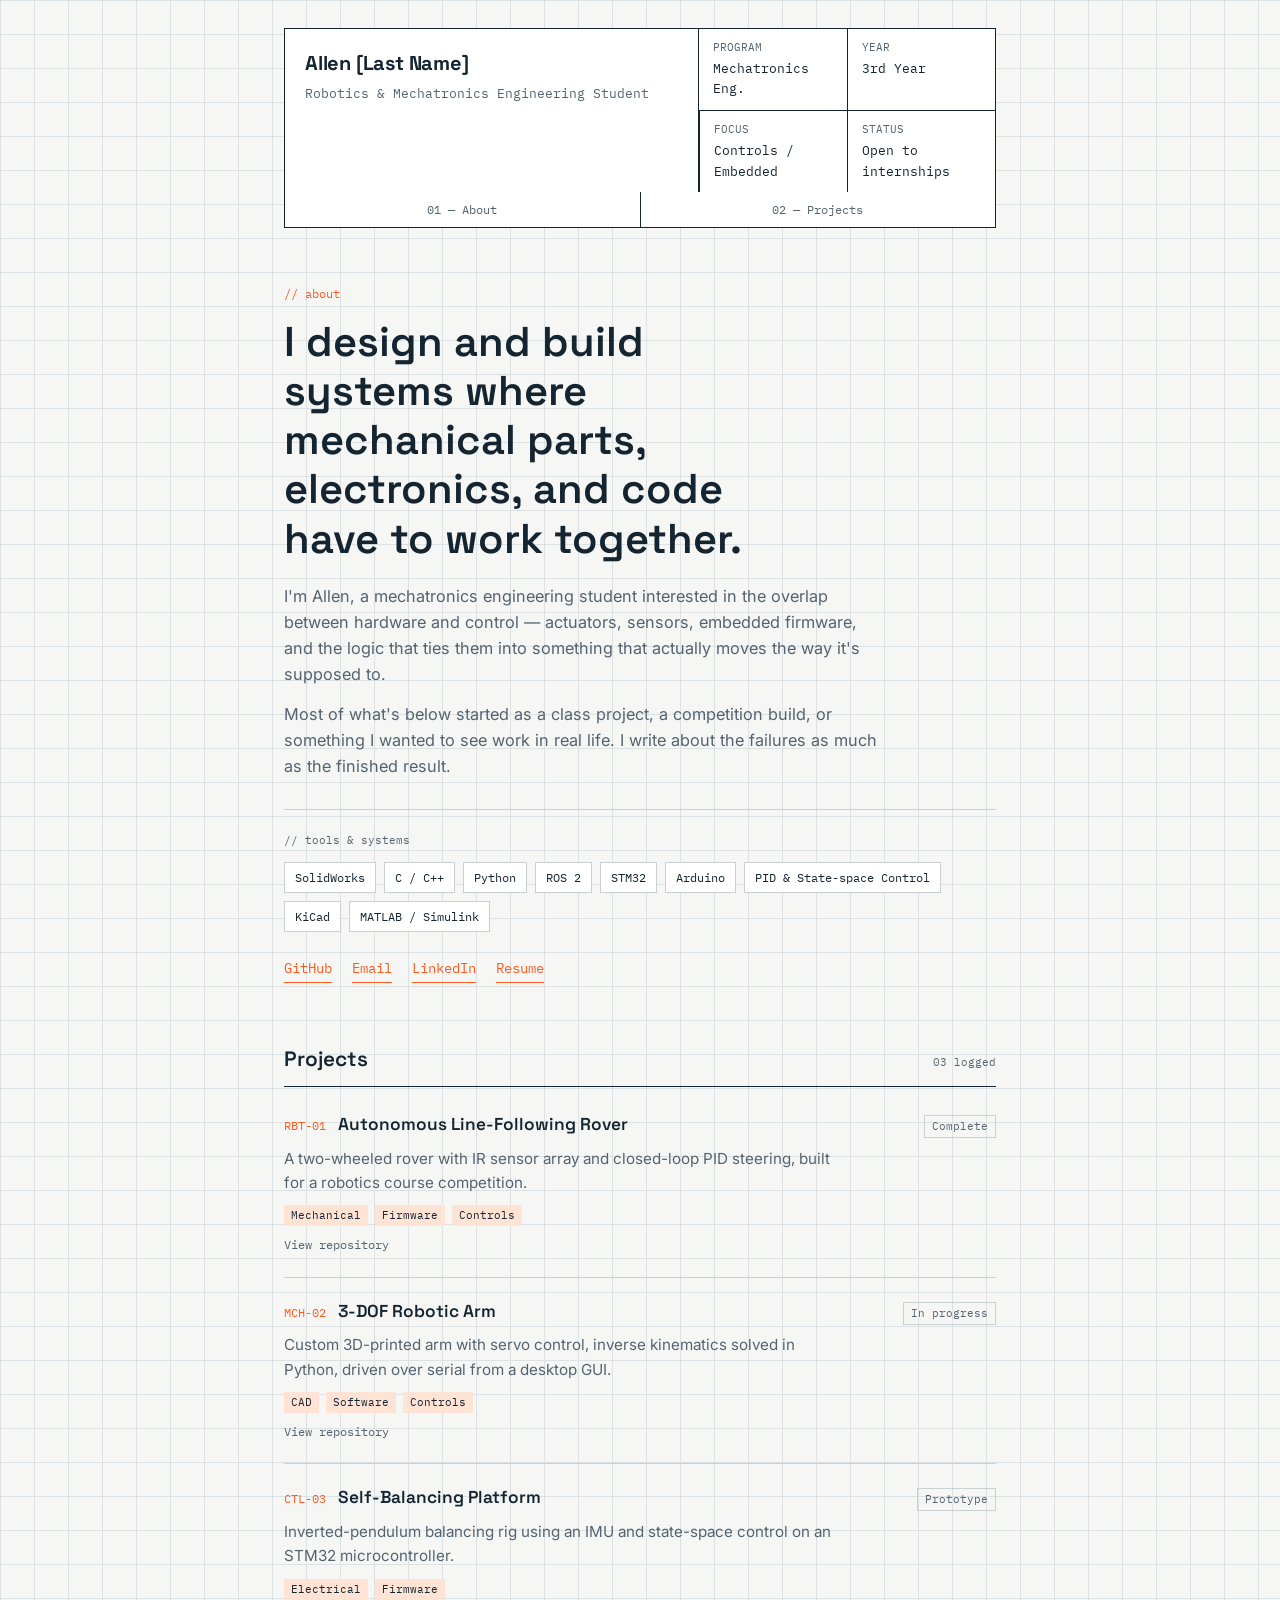
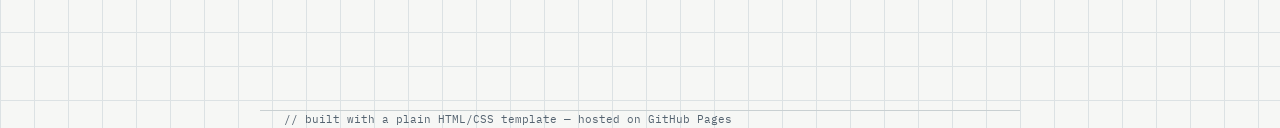
==== index.html @ dd47ec3a "Add files via upload" ====
<!DOCTYPE html>
<html lang="en">
<head>
<meta charset="UTF-8">
<meta name="viewport" content="width=device-width, initial-scale=1.0">
<title>Allen — Robotics &amp; Mechatronics</title>
<meta name="description" content="Robotics and mechatronics engineering student — portfolio and project log.">
<link rel="preconnect" href="https://fonts.googleapis.com">
<link rel="preconnect" href="https://fonts.gstatic.com" crossorigin>
<link href="https://fonts.googleapis.com/css2?family=Space+Grotesk:wght@500;600;700&family=IBM+Plex+Mono:wght@400;500&family=Inter:wght@400;500;600&display=swap" rel="stylesheet">
<style>
  :root{
    --bg: #F6F7F5;
    --grid-line: #DCE2E4;
    --ink: #142430;
    --ink-soft: #556370;
    --accent: #FF5A1F;
    --accent-dim: #FFE4D6;
    --line: #C9D0D2;
    --panel: #FFFFFF;
  }

  *{ box-sizing:border-box; }
  html{ scroll-behavior:smooth; }

  body{
    margin:0;
    background:
      linear-gradient(var(--grid-line) 1px, transparent 1px) 0 0/100% 34px,
      linear-gradient(90deg, var(--grid-line) 1px, transparent 1px) 0 0/34px 100%,
      var(--bg);
    background-attachment: local;
    color: var(--ink);
    font-family:'Inter', system-ui, sans-serif;
    font-size: 16px;
    line-height: 1.6;
    -webkit-font-smoothing: antialiased;
  }

  a{ color: var(--accent); }
  ::selection{ background: var(--accent-dim); }

  .wrap{ max-width: 760px; margin:0 auto; padding: 0 24px; }

  code, .mono{ font-family:'IBM Plex Mono', monospace; }

  /* ---------- title block (header) ---------- */
  .titleblock{
    margin-top: 28px;
    border: 1.5px solid var(--ink);
    background: var(--panel);
    display:grid;
    grid-template-columns: 1.4fr 1fr;
  }
  .tb-main{
    padding: 18px 20px;
    border-right: 1.5px solid var(--ink);
  }
  .tb-main .name{
    font-family:'Space Grotesk', sans-serif;
    font-weight:700;
    font-size: 1.25rem;
    letter-spacing: -0.01em;
  }
  .tb-main .role{
    font-family:'IBM Plex Mono', monospace;
    font-size: 12.5px;
    color: var(--ink-soft);
    margin-top: 4px;
  }
  .tb-meta{
    display:grid;
    grid-template-columns: 1fr 1fr;
  }
  .tb-meta div{
    padding: 10px 14px;
    border-left: 1.5px solid var(--ink);
    font-family:'IBM Plex Mono', monospace;
    font-size: 11px;
    color: var(--ink-soft);
  }
  .tb-meta div:first-child{ border-left:none; }
  .tb-meta div span{ display:block; color: var(--ink); font-size: 13px; margin-top:2px; }
  .tb-meta div:nth-child(3), .tb-meta div:nth-child(4){
    border-top: 1.5px solid var(--ink);
  }

  nav.tabs{
    display:flex;
    gap: 0;
    margin-top: -1.5px;
  }
  nav.tabs a{
    flex:1;
    text-align:center;
    text-decoration:none;
    font-family:'IBM Plex Mono', monospace;
    font-size: 12px;
    color: var(--ink-soft);
    background: var(--panel);
    border: 1.5px solid var(--ink);
    border-top: none;
    padding: 8px 0;
  }
  nav.tabs a + a{ border-left:none; }
  nav.tabs a:hover{ color: var(--accent); }

  /* ---------- SECTION 1: ABOUT ---------- */
  section#about{ padding: 56px 0 60px; }

  #about .kicker{
    font-family:'IBM Plex Mono', monospace;
    font-size: 12px;
    color: var(--accent);
    margin: 0 0 14px;
  }
  h1{
    font-family:'Space Grotesk', sans-serif;
    font-weight: 600;
    font-size: clamp(1.9rem, 4.5vw, 2.6rem);
    line-height: 1.18;
    margin: 0 0 20px;
    max-width: 20ch;
  }
  #about p{
    max-width: 60ch;
    color: var(--ink-soft);
    margin: 0 0 14px;
    font-size: 1.02rem;
  }

  .stack{
    margin-top: 30px;
    padding-top: 22px;
    border-top: 1px solid var(--line);
  }
  .stack .label{
    font-family:'IBM Plex Mono', monospace;
    font-size: 11px;
    color: var(--ink-soft);
    margin-bottom: 12px;
  }
  .chips{ display:flex; flex-wrap:wrap; gap: 8px; }
  .chips span{
    font-family:'IBM Plex Mono', monospace;
    font-size: 12px;
    padding: 5px 10px;
    border: 1px solid var(--line);
    color: var(--ink);
    background: var(--panel);
  }

  .links-row{ display:flex; gap:20px; margin-top: 26px; flex-wrap: wrap; }
  .links-row a{
    font-size: 13.5px;
    text-decoration:none;
    font-family:'IBM Plex Mono', monospace;
    border-bottom: 1px solid var(--accent);
    padding-bottom:2px;
  }
  .links-row a:hover{ color: var(--ink); border-color: var(--ink); }

  /* ---------- SECTION 2: PROJECTS ---------- */
  section#projects{ padding: 0 0 90px; }
  .section-head{
    display:flex;
    justify-content: space-between;
    align-items: baseline;
    border-bottom: 1.5px solid var(--ink);
    padding-bottom: 10px;
    margin-bottom: 4px;
  }
  .section-head h2{
    font-family:'Space Grotesk', sans-serif;
    font-weight:600;
    font-size: 1.3rem;
    margin:0;
  }
  .section-head .count{
    font-family:'IBM Plex Mono', monospace;
    font-size: 11px;
    color: var(--ink-soft);
  }

  .project{
    display:block;
    text-decoration:none;
    color: inherit;
    border-bottom: 1px solid var(--line);
    padding: 20px 0;
  }
  .project:last-child{ border-bottom:none; }

  .project .row1{
    display:flex;
    align-items:baseline;
    gap: 12px;
    flex-wrap: wrap;
  }
  .project .partno{
    font-family:'IBM Plex Mono', monospace;
    font-size: 11.5px;
    color: var(--accent);
  }
  .project h3{
    font-family:'Space Grotesk', sans-serif;
    font-weight: 600;
    font-size: 1.08rem;
    margin: 0;
  }
  .project .status{
    font-family:'IBM Plex Mono', monospace;
    font-size: 10.5px;
    color: var(--ink-soft);
    border: 1px solid var(--line);
    padding: 2px 7px;
    margin-left: auto;
  }
  .project p{
    margin: 8px 0 10px;
    color: var(--ink-soft);
    font-size: 0.95rem;
    max-width: 56ch;
  }
  .project .subsystems{
    display:flex;
    flex-wrap:wrap;
    gap:7px;
  }
  .project .subsystems span{
    font-family:'IBM Plex Mono', monospace;
    font-size: 10.5px;
    color: var(--ink);
    background: var(--accent-dim);
    padding: 2px 7px;
  }
  .project .go{
    display:inline-block;
    margin-top: 10px;
    font-family:'IBM Plex Mono', monospace;
    font-size: 11.5px;
    color: var(--ink-soft);
  }
  .project:hover h3{ color: var(--accent); }
  .project:hover .go{ color: var(--accent); }

  .empty-note{
    padding: 22px 0;
    color: var(--ink-soft);
    font-size: 0.95rem;
  }

  footer{
    padding: 26px 0 50px;
    border-top: 1px solid var(--line);
  }
  footer p{
    font-family:'IBM Plex Mono', monospace;
    font-size: 11px;
    color: var(--ink-soft);
    margin:0;
  }

  @media (max-width: 560px){
    .titleblock{ grid-template-columns: 1fr; }
    .tb-main{ border-right:none; border-bottom: 1.5px solid var(--ink); }
    .tb-meta{ grid-template-columns: 1fr 1fr; }
    .project .status{ margin-left:0; }
  }
</style>
</head>
<body>

<div class="wrap">
  <div class="titleblock">
    <div class="tb-main">
      <div class="name">Allen [Last Name]</div>
      <div class="role">Robotics &amp; Mechatronics Engineering Student</div>
    </div>
    <div class="tb-meta">
      <div>PROGRAM<span>Mechatronics Eng.</span></div>
      <div>YEAR<span>3rd Year</span></div>
      <div>FOCUS<span>Controls / Embedded</span></div>
      <div>STATUS<span>Open to internships</span></div>
    </div>
  </div>
  <nav class="tabs">
    <a href="#about">01 — About</a>
    <a href="#projects">02 — Projects</a>
  </nav>
</div>

<main class="wrap">

  <!-- ============ SECTION 1: ABOUT ============ -->
  <section id="about">
    <p class="kicker">// about</p>
    <h1>I design and build systems where mechanical parts, electronics, and code have to work together.</h1>
    <p>
      I'm Allen, a mechatronics engineering student interested in the
      overlap between hardware and control — actuators, sensors, embedded
      firmware, and the logic that ties them into something that actually
      moves the way it's supposed to.
    </p>
    <p>
      Most of what's below started as a class project, a competition build,
      or something I wanted to see work in real life. I write about the
      failures as much as the finished result.
    </p>

    <div class="stack">
      <div class="label">// tools &amp; systems</div>
      <div class="chips">
        <span>SolidWorks</span>
        <span>C / C++</span>
        <span>Python</span>
        <span>ROS 2</span>
        <span>STM32</span>
        <span>Arduino</span>
        <span>PID &amp; State-space Control</span>
        <span>KiCad</span>
        <span>MATLAB / Simulink</span>
      </div>
    </div>

    <div class="links-row">
      <a href="https://github.com/Allen-ENGI" target="_blank" rel="noopener">GitHub</a>
      <a href="mailto:you@example.com">Email</a>
      <a href="https://linkedin.com/in/yourusername" target="_blank" rel="noopener">LinkedIn</a>
      <a href="#" target="_blank" rel="noopener">Resume</a>
    </div>
  </section>

  <!-- ============ SECTION 2: PROJECTS ============ -->
  <section id="projects">
    <div class="section-head">
      <h2>Projects</h2>
      <span class="count" id="project-count"></span>
    </div>
    <div id="project-list"></div>
    <div class="empty-note" id="empty-note" style="display:none;">
      No projects yet — add some in the <code>projects</code> array in the script below.
    </div>
  </section>

</main>

<footer class="wrap">
  <p>// built with a plain HTML/CSS template — hosted on GitHub Pages</p>
</footer>

<script>
  /* ================================================================
     ADD YOUR PROJECTS HERE.
     - "id" is a short project code, e.g. "RBT-01" (robotics), "MCH-02"
       (mechanical), "CTL-03" (controls) — use whatever scheme you like.
     - "status" is a short tag: "Complete", "In progress", "Prototype".
     - "subsystems" are the disciplines involved: Mechanical, Electrical,
       Firmware, Controls, Software, CAD — whatever applies.
     - "url" is optional; leave it "" if there's no link yet.
     ================================================================ */
  const projects = [
    {
      id: "RBT-01",
      title: "Autonomous Line-Following Rover",
      status: "Complete",
      description: "A two-wheeled rover with IR sensor array and closed-loop PID steering, built for a robotics course competition.",
      subsystems: ["Mechanical", "Firmware", "Controls"],
      url: "https://github.com/Allen-ENGI/project-one"
    },
    {
      id: "MCH-02",
      title: "3-DOF Robotic Arm",
      status: "In progress",
      description: "Custom 3D-printed arm with servo control, inverse kinematics solved in Python, driven over serial from a desktop GUI.",
      subsystems: ["CAD", "Software", "Controls"],
      url: "https://github.com/Allen-ENGI/project-two"
    },
    {
      id: "CTL-03",
      title: "Self-Balancing Platform",
      status: "Prototype",
      description: "Inverted-pendulum balancing rig using an IMU and state-space control on an STM32 microcontroller.",
      subsystems: ["Electrical", "Firmware"],
      url: ""
    }
  ];

  const list = document.getElementById('project-list');
  const countEl = document.getElementById('project-count');
  const emptyNote = document.getElementById('empty-note');

  countEl.textContent = projects.length
    ? String(projects.length).padStart(2, '0') + ' logged'
    : '';

  if (!projects.length) {
    emptyNote.style.display = 'block';
  }

  projects.forEach((p) => {
    const el = p.url ? document.createElement('a') : document.createElement('div');
    el.className = 'project';
    if (p.url) {
      el.href = p.url;
      el.target = '_blank';
      el.rel = 'noopener';
    }

    el.innerHTML = `
      <div class="row1">
        <span class="partno">${p.id}</span>
        <h3>${p.title}</h3>
        <span class="status">${p.status}</span>
      </div>
      <p>${p.description}</p>
      <div class="subsystems">${p.subsystems.map(s => `<span>${s}</span>`).join('')}</div>
      ${p.url ? '<span class="go">View repository</span>' : ''}
    `;
    list.appendChild(el);
  });
</script>

</body>
</html>
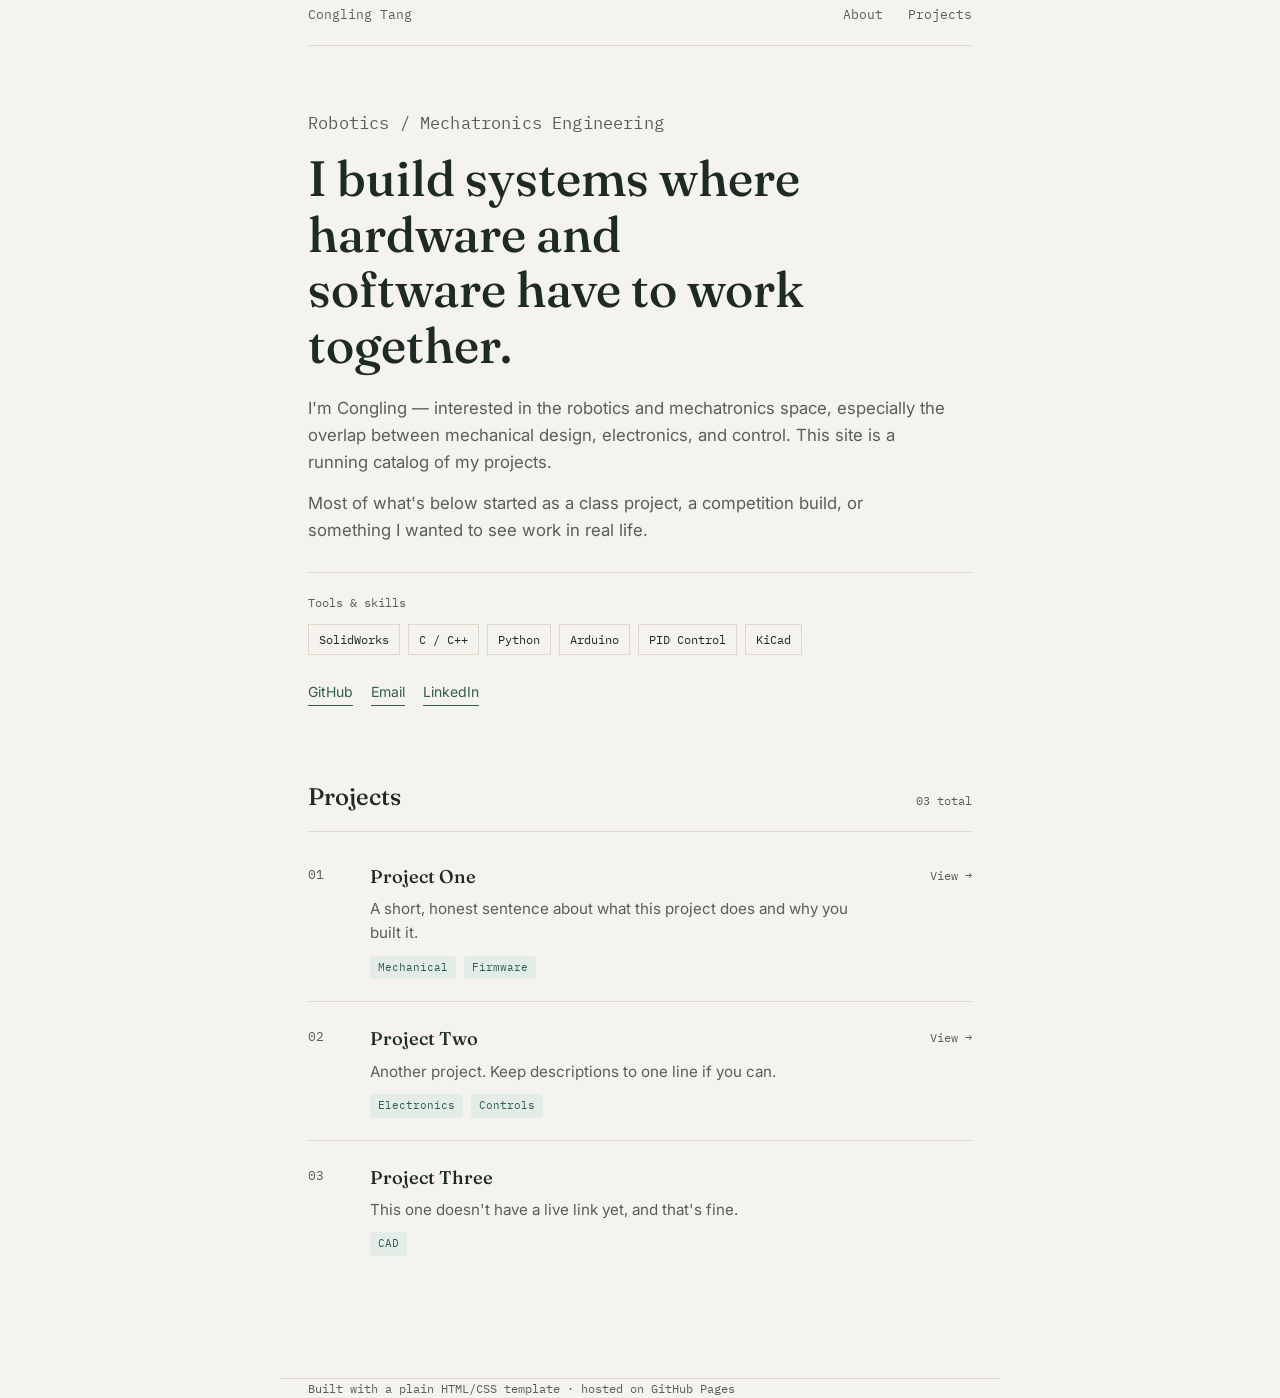
==== commit 4779a45d: "naming and links update" ====
--- a/index.html
+++ b/index.html
@@ -3,331 +3,275 @@
 <head>
 <meta charset="UTF-8">
 <meta name="viewport" content="width=device-width, initial-scale=1.0">
-<title>Allen — Robotics &amp; Mechatronics</title>
-<meta name="description" content="Robotics and mechatronics engineering student — portfolio and project log.">
+<title>Your Name — Portfolio</title>
+<meta name="description" content="Personal site and project catalog.">
 <link rel="preconnect" href="https://fonts.googleapis.com">
 <link rel="preconnect" href="https://fonts.gstatic.com" crossorigin>
-<link href="https://fonts.googleapis.com/css2?family=Space+Grotesk:wght@500;600;700&family=IBM+Plex+Mono:wght@400;500&family=Inter:wght@400;500;600&display=swap" rel="stylesheet">
+<link href="https://fonts.googleapis.com/css2?family=Fraunces:opsz,wght@9..144,400;9..144,500;9..144,600&family=IBM+Plex+Mono:wght@400;500&family=Inter:wght@400;500;600&display=swap" rel="stylesheet">
 <style>
   :root{
-    --bg: #F6F7F5;
-    --grid-line: #DCE2E4;
-    --ink: #142430;
-    --ink-soft: #556370;
-    --accent: #FF5A1F;
-    --accent-dim: #FFE4D6;
-    --line: #C9D0D2;
-    --panel: #FFFFFF;
-  }
-
-  *{ box-sizing:border-box; }
-  html{ scroll-behavior:smooth; }
+    --paper: #F5F3EE;
+    --paper-line: #DCD8CC;
+    --ink: #1E2A25;
+    --ink-soft: #556059;
+    --accent: #2F5D50;
+    --accent-soft: #E4ECE8;
+    --max-width: 720px;
+  }
+
+  *{ box-sizing: border-box; }
+
+  html{ scroll-behavior: smooth; }
 
   body{
     margin:0;
-    background:
-      linear-gradient(var(--grid-line) 1px, transparent 1px) 0 0/100% 34px,
-      linear-gradient(90deg, var(--grid-line) 1px, transparent 1px) 0 0/34px 100%,
-      var(--bg);
-    background-attachment: local;
+    background: var(--paper);
     color: var(--ink);
-    font-family:'Inter', system-ui, sans-serif;
-    font-size: 16px;
+    font-family: 'Inter', system-ui, sans-serif;
+    font-size: 17px;
     line-height: 1.6;
     -webkit-font-smoothing: antialiased;
   }
 
   a{ color: var(--accent); }
-  ::selection{ background: var(--accent-dim); }
-
-  .wrap{ max-width: 760px; margin:0 auto; padding: 0 24px; }
-
-  code, .mono{ font-family:'IBM Plex Mono', monospace; }
-
-  /* ---------- title block (header) ---------- */
-  .titleblock{
-    margin-top: 28px;
-    border: 1.5px solid var(--ink);
-    background: var(--panel);
-    display:grid;
-    grid-template-columns: 1.4fr 1fr;
-  }
-  .tb-main{
-    padding: 18px 20px;
-    border-right: 1.5px solid var(--ink);
-  }
-  .tb-main .name{
-    font-family:'Space Grotesk', sans-serif;
-    font-weight:700;
-    font-size: 1.25rem;
-    letter-spacing: -0.01em;
-  }
-  .tb-main .role{
-    font-family:'IBM Plex Mono', monospace;
-    font-size: 12.5px;
-    color: var(--ink-soft);
-    margin-top: 4px;
-  }
-  .tb-meta{
-    display:grid;
-    grid-template-columns: 1fr 1fr;
-  }
-  .tb-meta div{
-    padding: 10px 14px;
-    border-left: 1.5px solid var(--ink);
-    font-family:'IBM Plex Mono', monospace;
-    font-size: 11px;
-    color: var(--ink-soft);
-  }
-  .tb-meta div:first-child{ border-left:none; }
-  .tb-meta div span{ display:block; color: var(--ink); font-size: 13px; margin-top:2px; }
-  .tb-meta div:nth-child(3), .tb-meta div:nth-child(4){
-    border-top: 1.5px solid var(--ink);
-  }
-
-  nav.tabs{
-    display:flex;
-    gap: 0;
-    margin-top: -1.5px;
-  }
-  nav.tabs a{
-    flex:1;
-    text-align:center;
-    text-decoration:none;
-    font-family:'IBM Plex Mono', monospace;
-    font-size: 12px;
-    color: var(--ink-soft);
-    background: var(--panel);
-    border: 1.5px solid var(--ink);
-    border-top: none;
-    padding: 8px 0;
-  }
-  nav.tabs a + a{ border-left:none; }
-  nav.tabs a:hover{ color: var(--accent); }
-
-  /* ---------- SECTION 1: ABOUT ---------- */
-  section#about{ padding: 56px 0 60px; }
-
-  #about .kicker{
-    font-family:'IBM Plex Mono', monospace;
-    font-size: 12px;
-    color: var(--accent);
-    margin: 0 0 14px;
-  }
-  h1{
-    font-family:'Space Grotesk', sans-serif;
-    font-weight: 600;
-    font-size: clamp(1.9rem, 4.5vw, 2.6rem);
-    line-height: 1.18;
-    margin: 0 0 20px;
-    max-width: 20ch;
-  }
-  #about p{
-    max-width: 60ch;
-    color: var(--ink-soft);
-    margin: 0 0 14px;
-    font-size: 1.02rem;
-  }
-
-  .stack{
-    margin-top: 30px;
-    padding-top: 22px;
-    border-top: 1px solid var(--line);
-  }
-  .stack .label{
-    font-family:'IBM Plex Mono', monospace;
-    font-size: 11px;
-    color: var(--ink-soft);
-    margin-bottom: 12px;
-  }
-  .chips{ display:flex; flex-wrap:wrap; gap: 8px; }
-  .chips span{
-    font-family:'IBM Plex Mono', monospace;
-    font-size: 12px;
-    padding: 5px 10px;
-    border: 1px solid var(--line);
-    color: var(--ink);
-    background: var(--panel);
-  }
-
-  .links-row{ display:flex; gap:20px; margin-top: 26px; flex-wrap: wrap; }
-  .links-row a{
-    font-size: 13.5px;
-    text-decoration:none;
-    font-family:'IBM Plex Mono', monospace;
-    border-bottom: 1px solid var(--accent);
-    padding-bottom:2px;
-  }
-  .links-row a:hover{ color: var(--ink); border-color: var(--ink); }
-
-  /* ---------- SECTION 2: PROJECTS ---------- */
-  section#projects{ padding: 0 0 90px; }
-  .section-head{
+
+  ::selection{ background: var(--accent-soft); }
+
+  .wrap{
+    max-width: var(--max-width);
+    margin: 0 auto;
+    padding: 0 28px;
+  }
+
+  /* ---------- Header / nav ---------- */
+  header{
+    padding: 40px 0 0;
+  }
+  .nav-row{
     display:flex;
     justify-content: space-between;
     align-items: baseline;
-    border-bottom: 1.5px solid var(--ink);
-    padding-bottom: 10px;
-    margin-bottom: 4px;
-  }
-  .section-head h2{
-    font-family:'Space Grotesk', sans-serif;
-    font-weight:600;
-    font-size: 1.3rem;
-    margin:0;
-  }
-  .section-head .count{
-    font-family:'IBM Plex Mono', monospace;
-    font-size: 11px;
-    color: var(--ink-soft);
-  }
-
-  .project{
-    display:block;
+    padding-bottom: 18px;
+    border-bottom: 1px solid var(--paper-line);
+  }
+  .nav-row .mark{
+    font-family:'IBM Plex Mono', monospace;
+    font-size: 13px;
+    color: var(--ink-soft);
+  }
+  nav a{
+    font-family:'IBM Plex Mono', monospace;
+    font-size: 13px;
     text-decoration:none;
-    color: inherit;
-    border-bottom: 1px solid var(--line);
-    padding: 20px 0;
-  }
-  .project:last-child{ border-bottom:none; }
-
-  .project .row1{
+    color: var(--ink-soft);
+    margin-left: 20px;
+  }
+  nav a:hover{ color: var(--accent); }
+
+  /* ---------- Hero / About ---------- */
+  section#about{
+    padding: 64px 0 72px;
+  }
+  h1{
+    font-family: 'Fraunces', serif;
+    font-weight: 500;
+    font-size: clamp(2.2rem, 5vw, 3.1rem);
+    line-height: 1.12;
+    margin: 0 0 22px;
+    max-width: 16ch;
+  }
+  #about p{
+    max-width: 58ch;
+    color: var(--ink-soft);
+    font-size: 1.05rem;
+    margin: 0 0 14px;
+  }
+  .role-line{
+    font-family:'IBM Plex Mono', monospace;
+    font-size: 13px;
+    color: var(--accent);
+    letter-spacing: 0.01em;
+    margin: 0 0 18px;
+  }
+
+  .stack{
+    margin-top: 28px;
+    padding-top: 20px;
+    border-top: 1px solid var(--paper-line);
+  }
+  .stack .label{
+    font-family:'IBM Plex Mono', monospace;
+    font-size: 12px;
+    color: var(--ink-soft);
+    margin-bottom: 12px;
+  }
+  .chips{ display:flex; flex-wrap:wrap; gap: 8px; }
+  .chips span{
+    font-family:'IBM Plex Mono', monospace;
+    font-size: 12px;
+    padding: 5px 10px;
+    border: 1px solid var(--paper-line);
+    color: var(--ink);
+  }
+
+  .links-row{
+    display:flex;
+    gap: 18px;
+    margin-top: 26px;
+    flex-wrap: wrap;
+  }
+  .links-row a{
+    font-size: 14px;
+    text-decoration: none;
+    border-bottom: 1px solid var(--accent);
+    padding-bottom: 2px;
+  }
+  .links-row a:hover{ color: var(--ink); border-color: var(--ink); }
+
+  /* ---------- Projects ---------- */
+  section#projects{
+    padding: 0 0 100px;
+  }
+  .section-head{
     display:flex;
     align-items:baseline;
-    gap: 12px;
+    justify-content: space-between;
+    border-bottom: 1px solid var(--paper-line);
+    padding-bottom: 14px;
+    margin-bottom: 8px;
+  }
+  .section-head h2{
+    font-family: 'Fraunces', serif;
+    font-weight: 500;
+    font-size: 1.5rem;
+    margin: 0;
+  }
+  .section-head .count{
+    font-family:'IBM Plex Mono', monospace;
+    font-size: 12px;
+    color: var(--ink-soft);
+  }
+
+  .project{
+    display:grid;
+    grid-template-columns: 44px 1fr auto;
+    gap: 18px;
+    align-items: start;
+    padding: 22px 0;
+    border-bottom: 1px solid var(--paper-line);
+    text-decoration: none;
+    color: inherit;
+  }
+  .project:last-child{ border-bottom: none; }
+  .project .index{
+    font-family:'IBM Plex Mono', monospace;
+    font-size: 13px;
+    color: var(--ink-soft);
+    padding-top: 3px;
+  }
+  .project .body h3{
+    margin: 0 0 6px;
+    font-family: 'Fraunces', serif;
+    font-weight: 500;
+    font-size: 1.15rem;
+  }
+  .project .body p{
+    margin: 0 0 10px;
+    color: var(--ink-soft);
+    font-size: 0.95rem;
+    max-width: 48ch;
+  }
+  .tags{
+    display:flex;
     flex-wrap: wrap;
-  }
-  .project .partno{
-    font-family:'IBM Plex Mono', monospace;
-    font-size: 11.5px;
+    gap: 8px;
+  }
+  .tags span{
+    font-family:'IBM Plex Mono', monospace;
+    font-size: 11px;
     color: var(--accent);
-  }
-  .project h3{
-    font-family:'Space Grotesk', sans-serif;
-    font-weight: 600;
-    font-size: 1.08rem;
-    margin: 0;
-  }
-  .project .status{
-    font-family:'IBM Plex Mono', monospace;
-    font-size: 10.5px;
-    color: var(--ink-soft);
-    border: 1px solid var(--line);
-    padding: 2px 7px;
-    margin-left: auto;
-  }
-  .project p{
-    margin: 8px 0 10px;
+    background: var(--accent-soft);
+    padding: 3px 8px;
+    border-radius: 3px;
+  }
+  .project .go{
+    font-family:'IBM Plex Mono', monospace;
+    font-size: 12px;
+    color: var(--ink-soft);
+    padding-top: 4px;
+    white-space: nowrap;
+  }
+  .project:hover .go{ color: var(--accent); }
+  .project:hover .body h3{ color: var(--accent); }
+
+  .empty-note{
+    padding: 24px 0;
     color: var(--ink-soft);
     font-size: 0.95rem;
-    max-width: 56ch;
-  }
-  .project .subsystems{
-    display:flex;
-    flex-wrap:wrap;
-    gap:7px;
-  }
-  .project .subsystems span{
-    font-family:'IBM Plex Mono', monospace;
-    font-size: 10.5px;
-    color: var(--ink);
-    background: var(--accent-dim);
-    padding: 2px 7px;
-  }
-  .project .go{
-    display:inline-block;
-    margin-top: 10px;
-    font-family:'IBM Plex Mono', monospace;
-    font-size: 11.5px;
-    color: var(--ink-soft);
-  }
-  .project:hover h3{ color: var(--accent); }
-  .project:hover .go{ color: var(--accent); }
-
-  .empty-note{
-    padding: 22px 0;
-    color: var(--ink-soft);
-    font-size: 0.95rem;
   }
 
   footer{
-    padding: 26px 0 50px;
-    border-top: 1px solid var(--line);
+    padding: 30px 0 50px;
+    border-top: 1px solid var(--paper-line);
   }
   footer p{
     font-family:'IBM Plex Mono', monospace;
-    font-size: 11px;
+    font-size: 12px;
     color: var(--ink-soft);
     margin:0;
   }
 
-  @media (max-width: 560px){
-    .titleblock{ grid-template-columns: 1fr; }
-    .tb-main{ border-right:none; border-bottom: 1.5px solid var(--ink); }
-    .tb-meta{ grid-template-columns: 1fr 1fr; }
-    .project .status{ margin-left:0; }
+  @media (max-width: 520px){
+    .project{ grid-template-columns: 30px 1fr; }
+    .project .go{ display:none; }
+    nav a{ margin-left: 12px; }
   }
 </style>
 </head>
 <body>
 
-<div class="wrap">
-  <div class="titleblock">
-    <div class="tb-main">
-      <div class="name">Allen [Last Name]</div>
-      <div class="role">Robotics &amp; Mechatronics Engineering Student</div>
-    </div>
-    <div class="tb-meta">
-      <div>PROGRAM<span>Mechatronics Eng.</span></div>
-      <div>YEAR<span>3rd Year</span></div>
-      <div>FOCUS<span>Controls / Embedded</span></div>
-      <div>STATUS<span>Open to internships</span></div>
-    </div>
+<header class="wrap">
+  <div class="nav-row">
+    <span class="mark">Congling Tang</span>
+    <nav>
+      <a href="#about">About</a>
+      <a href="#projects">Projects</a>
+    </nav>
   </div>
-  <nav class="tabs">
-    <a href="#about">01 — About</a>
-    <a href="#projects">02 — Projects</a>
-  </nav>
-</div>
+</header>
 
 <main class="wrap">
 
   <!-- ============ SECTION 1: ABOUT ============ -->
   <section id="about">
-    <p class="kicker">// about</p>
-    <h1>I design and build systems where mechanical parts, electronics, and code have to work together.</h1>
+    <p class="role-line">Robotics / Mechatronics Engineering</p>
+    <h1>I build systems where hardware and software have to work together.</h1>
     <p>
-      I'm Allen, a mechatronics engineering student interested in the
-      overlap between hardware and control — actuators, sensors, embedded
-      firmware, and the logic that ties them into something that actually
-      moves the way it's supposed to.
+      I'm Congling — interested in the robotics and mechatronics space, especially the
+      overlap between mechanical design, electronics, and control. This
+      site is a running catalog of my projects.
     </p>
     <p>
       Most of what's below started as a class project, a competition build,
-      or something I wanted to see work in real life. I write about the
-      failures as much as the finished result.
+      or something I wanted to see work in real life.
     </p>
 
     <div class="stack">
-      <div class="label">// tools &amp; systems</div>
+      <div class="label">Tools &amp; skills</div>
       <div class="chips">
         <span>SolidWorks</span>
         <span>C / C++</span>
         <span>Python</span>
-        <span>ROS 2</span>
-        <span>STM32</span>
         <span>Arduino</span>
-        <span>PID &amp; State-space Control</span>
+        <span>PID Control</span>
         <span>KiCad</span>
-        <span>MATLAB / Simulink</span>
       </div>
     </div>
 
     <div class="links-row">
       <a href="https://github.com/Allen-ENGI" target="_blank" rel="noopener">GitHub</a>
-      <a href="mailto:you@example.com">Email</a>
-      <a href="https://linkedin.com/in/yourusername" target="_blank" rel="noopener">LinkedIn</a>
-      <a href="#" target="_blank" rel="noopener">Resume</a>
+      <a href="mailto:allentang1223@gmail.com">Email</a>
+      <a href="https://www.linkedin.com/in/conglingtang/" target="_blank" rel="noopener">LinkedIn</a>
     </div>
   </section>
 
@@ -346,42 +290,33 @@
 </main>
 
 <footer class="wrap">
-  <p>// built with a plain HTML/CSS template — hosted on GitHub Pages</p>
+  <p>Built with a plain HTML/CSS template · hosted on GitHub Pages</p>
 </footer>
 
 <script>
   /* ================================================================
      ADD YOUR PROJECTS HERE.
-     - "id" is a short project code, e.g. "RBT-01" (robotics), "MCH-02"
-       (mechanical), "CTL-03" (controls) — use whatever scheme you like.
-     - "status" is a short tag: "Complete", "In progress", "Prototype".
-     - "subsystems" are the disciplines involved: Mechanical, Electrical,
-       Firmware, Controls, Software, CAD — whatever applies.
-     - "url" is optional; leave it "" if there's no link yet.
+     Just add or remove objects from this array — the list above
+     renders automatically. "url" is optional; if you leave it out,
+     the project shows without a link.
      ================================================================ */
   const projects = [
     {
-      id: "RBT-01",
-      title: "Autonomous Line-Following Rover",
-      status: "Complete",
-      description: "A two-wheeled rover with IR sensor array and closed-loop PID steering, built for a robotics course competition.",
-      subsystems: ["Mechanical", "Firmware", "Controls"],
-      url: "https://github.com/Allen-ENGI/project-one"
+      title: "Project One",
+      description: "A short, honest sentence about what this project does and why you built it.",
+      tags: ["Mechanical", "Firmware"],
+      url: "https://github.com/yourusername/project-one"
     },
     {
-      id: "MCH-02",
-      title: "3-DOF Robotic Arm",
-      status: "In progress",
-      description: "Custom 3D-printed arm with servo control, inverse kinematics solved in Python, driven over serial from a desktop GUI.",
-      subsystems: ["CAD", "Software", "Controls"],
-      url: "https://github.com/Allen-ENGI/project-two"
+      title: "Project Two",
+      description: "Another project. Keep descriptions to one line if you can.",
+      tags: ["Electronics", "Controls"],
+      url: "https://github.com/yourusername/project-two"
     },
     {
-      id: "CTL-03",
-      title: "Self-Balancing Platform",
-      status: "Prototype",
-      description: "Inverted-pendulum balancing rig using an IMU and state-space control on an STM32 microcontroller.",
-      subsystems: ["Electrical", "Firmware"],
+      title: "Project Three",
+      description: "This one doesn't have a live link yet, and that's fine.",
+      tags: ["CAD"],
       url: ""
     }
   ];
@@ -391,14 +326,14 @@
   const emptyNote = document.getElementById('empty-note');
 
   countEl.textContent = projects.length
-    ? String(projects.length).padStart(2, '0') + ' logged'
+    ? String(projects.length).padStart(2, '0') + ' total'
     : '';
 
   if (!projects.length) {
     emptyNote.style.display = 'block';
   }
 
-  projects.forEach((p) => {
+  projects.forEach((p, i) => {
     const el = p.url ? document.createElement('a') : document.createElement('div');
     el.className = 'project';
     if (p.url) {
@@ -408,18 +343,17 @@
     }
 
     el.innerHTML = `
-      <div class="row1">
-        <span class="partno">${p.id}</span>
+      <span class="index">${String(i + 1).padStart(2, '0')}</span>
+      <div class="body">
         <h3>${p.title}</h3>
-        <span class="status">${p.status}</span>
+        <p>${p.description}</p>
+        <div class="tags">${p.tags.map(t => `<span>${t}</span>`).join('')}</div>
       </div>
-      <p>${p.description}</p>
-      <div class="subsystems">${p.subsystems.map(s => `<span>${s}</span>`).join('')}</div>
-      ${p.url ? '<span class="go">View repository</span>' : ''}
+      <span class="go">${p.url ? 'View →' : ''}</span>
     `;
     list.appendChild(el);
   });
 </script>
 
 </body>
-</html>
+</html>
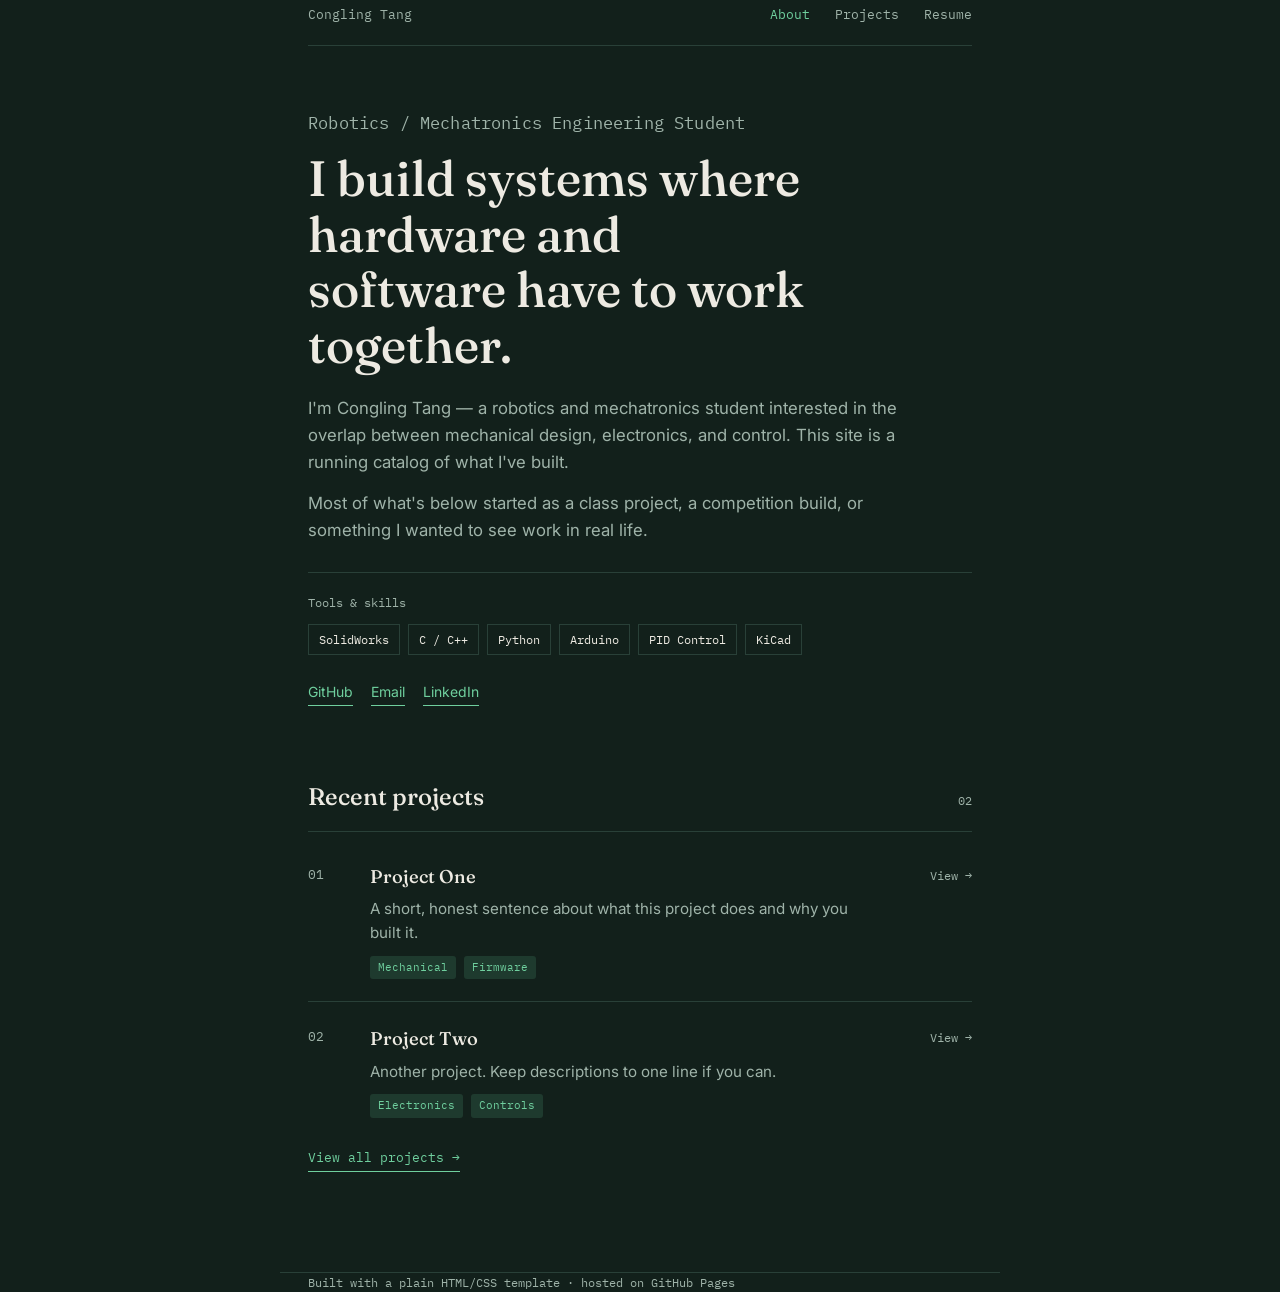
==== commit 8172da61: "update information" ====
--- a/index.html
+++ b/index.html
@@ -3,253 +3,37 @@
 <head>
 <meta charset="UTF-8">
 <meta name="viewport" content="width=device-width, initial-scale=1.0">
-<title>Your Name — Portfolio</title>
+<title>Congling Tang — Portfolio</title>
 <meta name="description" content="Personal site and project catalog.">
 <link rel="preconnect" href="https://fonts.googleapis.com">
 <link rel="preconnect" href="https://fonts.gstatic.com" crossorigin>
 <link href="https://fonts.googleapis.com/css2?family=Fraunces:opsz,wght@9..144,400;9..144,500;9..144,600&family=IBM+Plex+Mono:wght@400;500&family=Inter:wght@400;500;600&display=swap" rel="stylesheet">
-<style>
-  :root{
-    --paper: #F5F3EE;
-    --paper-line: #DCD8CC;
-    --ink: #1E2A25;
-    --ink-soft: #556059;
-    --accent: #2F5D50;
-    --accent-soft: #E4ECE8;
-    --max-width: 720px;
-  }
-
-  *{ box-sizing: border-box; }
-
-  html{ scroll-behavior: smooth; }
-
-  body{
-    margin:0;
-    background: var(--paper);
-    color: var(--ink);
-    font-family: 'Inter', system-ui, sans-serif;
-    font-size: 17px;
-    line-height: 1.6;
-    -webkit-font-smoothing: antialiased;
-  }
-
-  a{ color: var(--accent); }
-
-  ::selection{ background: var(--accent-soft); }
-
-  .wrap{
-    max-width: var(--max-width);
-    margin: 0 auto;
-    padding: 0 28px;
-  }
-
-  /* ---------- Header / nav ---------- */
-  header{
-    padding: 40px 0 0;
-  }
-  .nav-row{
-    display:flex;
-    justify-content: space-between;
-    align-items: baseline;
-    padding-bottom: 18px;
-    border-bottom: 1px solid var(--paper-line);
-  }
-  .nav-row .mark{
-    font-family:'IBM Plex Mono', monospace;
-    font-size: 13px;
-    color: var(--ink-soft);
-  }
-  nav a{
-    font-family:'IBM Plex Mono', monospace;
-    font-size: 13px;
-    text-decoration:none;
-    color: var(--ink-soft);
-    margin-left: 20px;
-  }
-  nav a:hover{ color: var(--accent); }
-
-  /* ---------- Hero / About ---------- */
-  section#about{
-    padding: 64px 0 72px;
-  }
-  h1{
-    font-family: 'Fraunces', serif;
-    font-weight: 500;
-    font-size: clamp(2.2rem, 5vw, 3.1rem);
-    line-height: 1.12;
-    margin: 0 0 22px;
-    max-width: 16ch;
-  }
-  #about p{
-    max-width: 58ch;
-    color: var(--ink-soft);
-    font-size: 1.05rem;
-    margin: 0 0 14px;
-  }
-  .role-line{
-    font-family:'IBM Plex Mono', monospace;
-    font-size: 13px;
-    color: var(--accent);
-    letter-spacing: 0.01em;
-    margin: 0 0 18px;
-  }
-
-  .stack{
-    margin-top: 28px;
-    padding-top: 20px;
-    border-top: 1px solid var(--paper-line);
-  }
-  .stack .label{
-    font-family:'IBM Plex Mono', monospace;
-    font-size: 12px;
-    color: var(--ink-soft);
-    margin-bottom: 12px;
-  }
-  .chips{ display:flex; flex-wrap:wrap; gap: 8px; }
-  .chips span{
-    font-family:'IBM Plex Mono', monospace;
-    font-size: 12px;
-    padding: 5px 10px;
-    border: 1px solid var(--paper-line);
-    color: var(--ink);
-  }
-
-  .links-row{
-    display:flex;
-    gap: 18px;
-    margin-top: 26px;
-    flex-wrap: wrap;
-  }
-  .links-row a{
-    font-size: 14px;
-    text-decoration: none;
-    border-bottom: 1px solid var(--accent);
-    padding-bottom: 2px;
-  }
-  .links-row a:hover{ color: var(--ink); border-color: var(--ink); }
-
-  /* ---------- Projects ---------- */
-  section#projects{
-    padding: 0 0 100px;
-  }
-  .section-head{
-    display:flex;
-    align-items:baseline;
-    justify-content: space-between;
-    border-bottom: 1px solid var(--paper-line);
-    padding-bottom: 14px;
-    margin-bottom: 8px;
-  }
-  .section-head h2{
-    font-family: 'Fraunces', serif;
-    font-weight: 500;
-    font-size: 1.5rem;
-    margin: 0;
-  }
-  .section-head .count{
-    font-family:'IBM Plex Mono', monospace;
-    font-size: 12px;
-    color: var(--ink-soft);
-  }
-
-  .project{
-    display:grid;
-    grid-template-columns: 44px 1fr auto;
-    gap: 18px;
-    align-items: start;
-    padding: 22px 0;
-    border-bottom: 1px solid var(--paper-line);
-    text-decoration: none;
-    color: inherit;
-  }
-  .project:last-child{ border-bottom: none; }
-  .project .index{
-    font-family:'IBM Plex Mono', monospace;
-    font-size: 13px;
-    color: var(--ink-soft);
-    padding-top: 3px;
-  }
-  .project .body h3{
-    margin: 0 0 6px;
-    font-family: 'Fraunces', serif;
-    font-weight: 500;
-    font-size: 1.15rem;
-  }
-  .project .body p{
-    margin: 0 0 10px;
-    color: var(--ink-soft);
-    font-size: 0.95rem;
-    max-width: 48ch;
-  }
-  .tags{
-    display:flex;
-    flex-wrap: wrap;
-    gap: 8px;
-  }
-  .tags span{
-    font-family:'IBM Plex Mono', monospace;
-    font-size: 11px;
-    color: var(--accent);
-    background: var(--accent-soft);
-    padding: 3px 8px;
-    border-radius: 3px;
-  }
-  .project .go{
-    font-family:'IBM Plex Mono', monospace;
-    font-size: 12px;
-    color: var(--ink-soft);
-    padding-top: 4px;
-    white-space: nowrap;
-  }
-  .project:hover .go{ color: var(--accent); }
-  .project:hover .body h3{ color: var(--accent); }
-
-  .empty-note{
-    padding: 24px 0;
-    color: var(--ink-soft);
-    font-size: 0.95rem;
-  }
-
-  footer{
-    padding: 30px 0 50px;
-    border-top: 1px solid var(--paper-line);
-  }
-  footer p{
-    font-family:'IBM Plex Mono', monospace;
-    font-size: 12px;
-    color: var(--ink-soft);
-    margin:0;
-  }
-
-  @media (max-width: 520px){
-    .project{ grid-template-columns: 30px 1fr; }
-    .project .go{ display:none; }
-    nav a{ margin-left: 12px; }
-  }
-</style>
+<link rel="stylesheet" href="style.css">
 </head>
 <body>
 
+<!-- ============ NAV — same block copy-pasted on every page ============ -->
 <header class="wrap">
   <div class="nav-row">
-    <span class="mark">Congling Tang</span>
+    <a class="mark" href="index.html">Congling Tang</a>
     <nav>
-      <a href="#about">About</a>
-      <a href="#projects">Projects</a>
+      <a href="index.html" class="active">About</a>
+      <a href="projects.html">Projects</a>
+      <a href="resume.html">Resume</a>
     </nav>
   </div>
 </header>
 
 <main class="wrap">
 
-  <!-- ============ SECTION 1: ABOUT ============ -->
+  <!-- ============ ABOUT ============ -->
   <section id="about">
-    <p class="role-line">Robotics / Mechatronics Engineering</p>
+    <p class="role-line">Robotics / Mechatronics Engineering Student</p>
     <h1>I build systems where hardware and software have to work together.</h1>
     <p>
-      I'm Congling — interested in the robotics and mechatronics space, especially the
+      I'm Congling Tang — a robotics and mechatronics student interested in the
       overlap between mechanical design, electronics, and control. This
-      site is a running catalog of my projects.
+      site is a running catalog of what I've built.
     </p>
     <p>
       Most of what's below started as a class project, a competition build,
@@ -270,21 +54,19 @@
 
     <div class="links-row">
       <a href="https://github.com/Allen-ENGI" target="_blank" rel="noopener">GitHub</a>
-      <a href="mailto:allentang1223@gmail.com">Email</a>
+      <a href="mailto:congling.tang@duke.edu" target="_blank" rel="noopener">Email</a>
       <a href="https://www.linkedin.com/in/conglingtang/" target="_blank" rel="noopener">LinkedIn</a>
     </div>
   </section>
 
-  <!-- ============ SECTION 2: PROJECTS ============ -->
+  <!-- ============ PROJECTS PREVIEW — shows a couple, links to the full page ============ -->
   <section id="projects">
     <div class="section-head">
-      <h2>Projects</h2>
+      <h2>Recent projects</h2>
       <span class="count" id="project-count"></span>
     </div>
     <div id="project-list"></div>
-    <div class="empty-note" id="empty-note" style="display:none;">
-      No projects yet — add some in the <code>projects</code> array in the script below.
-    </div>
+    <a class="view-all" href="projects.html">View all projects →</a>
   </section>
 
 </main>
@@ -295,10 +77,9 @@
 
 <script>
   /* ================================================================
-     ADD YOUR PROJECTS HERE.
-     Just add or remove objects from this array — the list above
-     renders automatically. "url" is optional; if you leave it out,
-     the project shows without a link.
+     PREVIEW PROJECTS — shown on the home page only.
+     Keep this to 2–3 of your best. The full list lives in projects.html
+     (edit that file's own array separately — the two are not linked).
      ================================================================ */
   const projects = [
     {
@@ -312,36 +93,17 @@
       description: "Another project. Keep descriptions to one line if you can.",
       tags: ["Electronics", "Controls"],
       url: "https://github.com/yourusername/project-two"
-    },
-    {
-      title: "Project Three",
-      description: "This one doesn't have a live link yet, and that's fine.",
-      tags: ["CAD"],
-      url: ""
     }
   ];
 
   const list = document.getElementById('project-list');
   const countEl = document.getElementById('project-count');
-  const emptyNote = document.getElementById('empty-note');
-
-  countEl.textContent = projects.length
-    ? String(projects.length).padStart(2, '0') + ' total'
-    : '';
-
-  if (!projects.length) {
-    emptyNote.style.display = 'block';
-  }
+  countEl.textContent = projects.length ? String(projects.length).padStart(2, '0') : '';
 
   projects.forEach((p, i) => {
     const el = p.url ? document.createElement('a') : document.createElement('div');
     el.className = 'project';
-    if (p.url) {
-      el.href = p.url;
-      el.target = '_blank';
-      el.rel = 'noopener';
-    }
-
+    if (p.url) { el.href = p.url; el.target = '_blank'; el.rel = 'noopener'; }
     el.innerHTML = `
       <span class="index">${String(i + 1).padStart(2, '0')}</span>
       <div class="body">
@@ -356,4 +118,4 @@
 </script>
 
 </body>
-</html>+</html>
--- a/style.css
+++ b/style.css
@@ -0,0 +1,289 @@
+/* =====================================================================
+   SHARED STYLESHEET — used by index.html, projects.html, resume.html
+   Edit colors here once and every page updates.
+   ===================================================================== */
+
+:root{
+  /* ---- CHANGE COLORS HERE ---- */
+  --bg: #12201B;            /* page background */
+  --panel-line: #294038;    /* borders / dividers */
+  --ink: #EDEAE2;           /* main text */
+  --ink-soft: #9FB3A9;      /* secondary / muted text */
+  --accent: #6FCF9E;        /* links, highlights */
+  --accent-soft: #1E3A2E;   /* chip / tag background */
+  --max-width: 720px;
+}
+
+*{ box-sizing: border-box; }
+html{ scroll-behavior: smooth; }
+
+body{
+  margin:0;
+  background: var(--bg);
+  color: var(--ink);
+  font-family: 'Inter', system-ui, sans-serif;
+  font-size: 17px;
+  line-height: 1.6;
+  -webkit-font-smoothing: antialiased;
+}
+
+a{ color: var(--accent); }
+::selection{ background: var(--accent-soft); }
+
+.wrap{
+  max-width: var(--max-width);
+  margin: 0 auto;
+  padding: 0 28px;
+}
+
+/* ---------- Header / nav (same on every page) ---------- */
+header{ padding: 40px 0 0; }
+.nav-row{
+  display:flex;
+  justify-content: space-between;
+  align-items: baseline;
+  padding-bottom: 18px;
+  border-bottom: 1px solid var(--panel-line);
+}
+.nav-row .mark{
+  font-family:'IBM Plex Mono', monospace;
+  font-size: 13px;
+  color: var(--ink-soft);
+  text-decoration: none;
+}
+nav a{
+  font-family:'IBM Plex Mono', monospace;
+  font-size: 13px;
+  text-decoration:none;
+  color: var(--ink-soft);
+  margin-left: 20px;
+}
+nav a:hover, nav a.active{ color: var(--accent); }
+
+/* ---------- Page heading (used on projects.html / resume.html) ---------- */
+.page-head{ padding: 56px 0 20px; }
+.page-head .role-line{
+  font-family:'IBM Plex Mono', monospace;
+  font-size: 13px;
+  color: var(--accent);
+  margin: 0 0 14px;
+}
+.page-head h1{
+  font-family: 'Fraunces', serif;
+  font-weight: 500;
+  font-size: clamp(1.9rem, 4.5vw, 2.6rem);
+  line-height: 1.15;
+  margin: 0 0 14px;
+}
+.page-head p{
+  max-width: 58ch;
+  color: var(--ink-soft);
+  margin: 0;
+}
+
+/* ---------- Hero / About (index.html) ---------- */
+section#about{ padding: 64px 0 72px; }
+h1{
+  font-family: 'Fraunces', serif;
+  font-weight: 500;
+  font-size: clamp(2.2rem, 5vw, 3.1rem);
+  line-height: 1.12;
+  margin: 0 0 22px;
+  max-width: 16ch;
+}
+#about p{
+  max-width: 58ch;
+  color: var(--ink-soft);
+  font-size: 1.05rem;
+  margin: 0 0 14px;
+}
+.role-line{
+  font-family:'IBM Plex Mono', monospace;
+  font-size: 13px;
+  color: var(--accent);
+  letter-spacing: 0.01em;
+  margin: 0 0 18px;
+}
+
+.stack{
+  margin-top: 28px;
+  padding-top: 20px;
+  border-top: 1px solid var(--panel-line);
+}
+.stack .label{
+  font-family:'IBM Plex Mono', monospace;
+  font-size: 12px;
+  color: var(--ink-soft);
+  margin-bottom: 12px;
+}
+.chips{ display:flex; flex-wrap:wrap; gap: 8px; }
+.chips span{
+  font-family:'IBM Plex Mono', monospace;
+  font-size: 12px;
+  padding: 5px 10px;
+  border: 1px solid var(--panel-line);
+  color: var(--ink);
+}
+
+.links-row{ display:flex; gap: 18px; margin-top: 26px; flex-wrap: wrap; }
+.links-row a{
+  font-size: 14px;
+  text-decoration: none;
+  border-bottom: 1px solid var(--accent);
+  padding-bottom: 2px;
+}
+.links-row a:hover{ color: var(--ink); border-color: var(--ink); }
+
+/* ---------- Projects list (index.html preview + projects.html full) ---------- */
+section#projects{ padding: 0 0 100px; }
+.section-head{
+  display:flex;
+  align-items:baseline;
+  justify-content: space-between;
+  border-bottom: 1px solid var(--panel-line);
+  padding-bottom: 14px;
+  margin-bottom: 8px;
+}
+.section-head h2{
+  font-family: 'Fraunces', serif;
+  font-weight: 500;
+  font-size: 1.5rem;
+  margin: 0;
+}
+.section-head .count{
+  font-family:'IBM Plex Mono', monospace;
+  font-size: 12px;
+  color: var(--ink-soft);
+}
+
+.project{
+  display:grid;
+  grid-template-columns: 44px 1fr auto;
+  gap: 18px;
+  align-items: start;
+  padding: 22px 0;
+  border-bottom: 1px solid var(--panel-line);
+  text-decoration: none;
+  color: inherit;
+}
+.project:last-child{ border-bottom: none; }
+.project .index{
+  font-family:'IBM Plex Mono', monospace;
+  font-size: 13px;
+  color: var(--ink-soft);
+  padding-top: 3px;
+}
+.project .body h3{
+  margin: 0 0 6px;
+  font-family: 'Fraunces', serif;
+  font-weight: 500;
+  font-size: 1.15rem;
+}
+.project .body p{
+  margin: 0 0 10px;
+  color: var(--ink-soft);
+  font-size: 0.95rem;
+  max-width: 48ch;
+}
+.tags{ display:flex; flex-wrap: wrap; gap: 8px; }
+.tags span{
+  font-family:'IBM Plex Mono', monospace;
+  font-size: 11px;
+  color: var(--accent);
+  background: var(--accent-soft);
+  padding: 3px 8px;
+  border-radius: 3px;
+}
+.project .go{
+  font-family:'IBM Plex Mono', monospace;
+  font-size: 12px;
+  color: var(--ink-soft);
+  padding-top: 4px;
+  white-space: nowrap;
+}
+.project:hover .go{ color: var(--accent); }
+.project:hover .body h3{ color: var(--accent); }
+
+.empty-note{ padding: 24px 0; color: var(--ink-soft); font-size: 0.95rem; }
+
+.view-all{
+  display:inline-block;
+  margin-top: 8px;
+  font-family:'IBM Plex Mono', monospace;
+  font-size: 13px;
+  text-decoration:none;
+  border-bottom: 1px solid var(--accent);
+  padding-bottom: 2px;
+}
+.view-all:hover{ color: var(--ink); border-color: var(--ink); }
+
+/* ---------- Resume page ---------- */
+.resume-section{ padding: 0 0 48px; }
+.resume-section h2{
+  font-family: 'Fraunces', serif;
+  font-weight: 500;
+  font-size: 1.3rem;
+  border-bottom: 1px solid var(--panel-line);
+  padding-bottom: 12px;
+  margin: 0 0 20px;
+}
+.resume-entry{ margin-bottom: 22px; }
+.resume-entry .row1{
+  display:flex;
+  justify-content: space-between;
+  align-items: baseline;
+  gap: 12px;
+  flex-wrap: wrap;
+}
+.resume-entry h3{
+  font-family: 'Fraunces', serif;
+  font-weight: 500;
+  font-size: 1.05rem;
+  margin: 0;
+}
+.resume-entry .when{
+  font-family:'IBM Plex Mono', monospace;
+  font-size: 12px;
+  color: var(--ink-soft);
+  white-space: nowrap;
+}
+.resume-entry .where{
+  font-size: 0.92rem;
+  color: var(--ink-soft);
+  margin: 2px 0 8px;
+}
+.resume-entry ul{
+  margin: 0;
+  padding-left: 18px;
+  color: var(--ink-soft);
+  font-size: 0.95rem;
+}
+.resume-entry li{ margin-bottom: 4px; }
+
+.resume-download{
+  padding: 60px 0 90px;
+}
+.resume-download a{
+  display:inline-block;
+  font-family:'IBM Plex Mono', monospace;
+  font-size: 13px;
+  text-decoration:none;
+  border: 1px solid var(--accent);
+  color: var(--accent);
+  padding: 10px 18px;
+}
+.resume-download a:hover{ background: var(--accent-soft); }
+
+footer{ padding: 30px 0 50px; border-top: 1px solid var(--panel-line); }
+footer p{
+  font-family:'IBM Plex Mono', monospace;
+  font-size: 12px;
+  color: var(--ink-soft);
+  margin:0;
+}
+
+@media (max-width: 520px){
+  .project{ grid-template-columns: 30px 1fr; }
+  .project .go{ display:none; }
+  nav a{ margin-left: 12px; }
+}
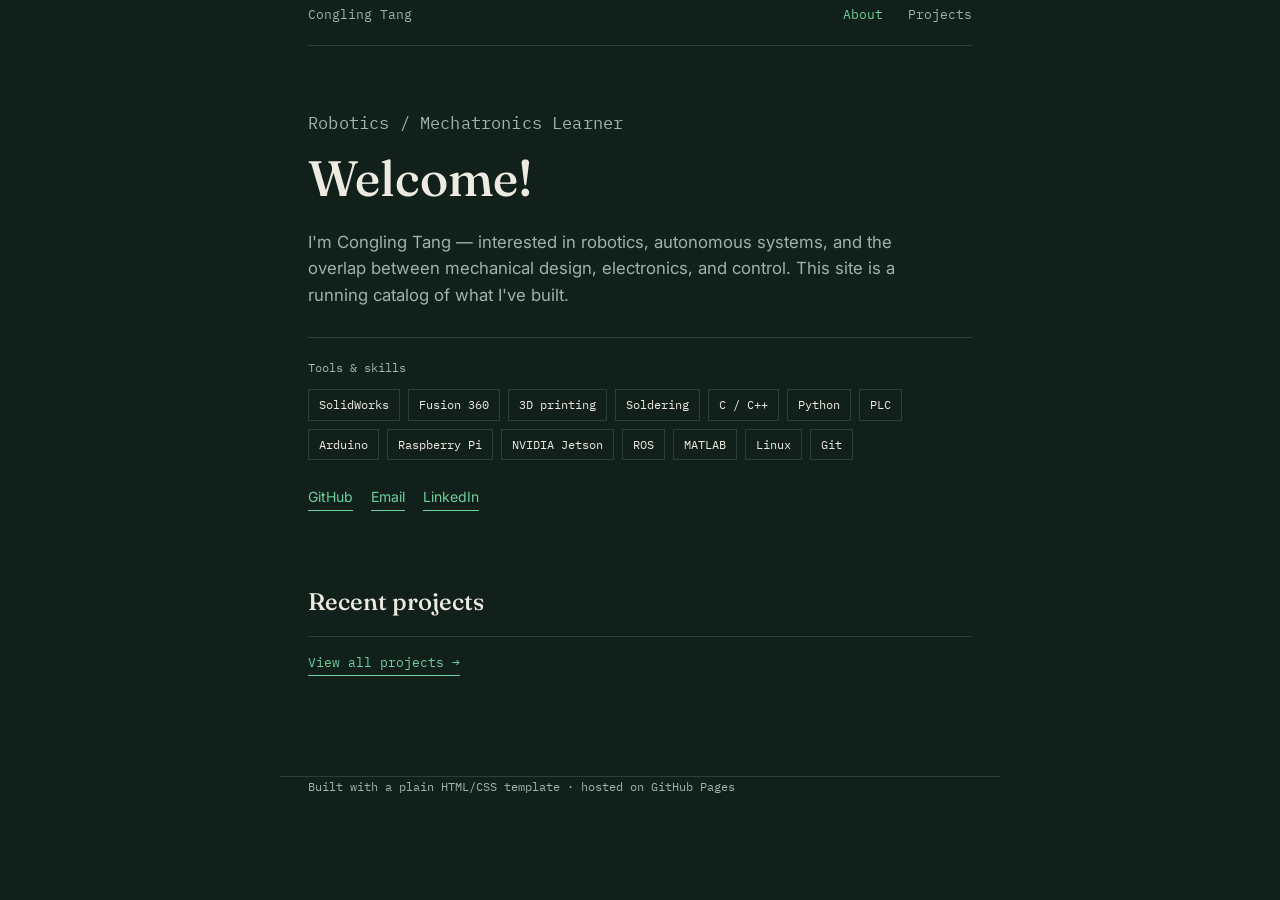
==== commit f8ad40b0: "update content and disabled resume for now" ====
--- a/index.html
+++ b/index.html
@@ -19,7 +19,7 @@
     <nav>
       <a href="index.html" class="active">About</a>
       <a href="projects.html">Projects</a>
-      <a href="resume.html">Resume</a>
+      <!-- <a href="resume.html">Resume</a> -->
     </nav>
   </div>
 </header>
@@ -28,27 +28,32 @@
 
   <!-- ============ ABOUT ============ -->
   <section id="about">
-    <p class="role-line">Robotics / Mechatronics Engineering Student</p>
-    <h1>I build systems where hardware and software have to work together.</h1>
+    <p class="role-line">Robotics / Mechatronics Learner</p>
+    <h1>Welcome!</h1>
     <p>
-      I'm Congling Tang — a robotics and mechatronics student interested in the
+      I'm Congling Tang — interested in robotics, autonomous systems, and the
       overlap between mechanical design, electronics, and control. This
       site is a running catalog of what I've built.
     </p>
     <p>
-      Most of what's below started as a class project, a competition build,
-      or something I wanted to see work in real life.
-    </p>
 
     <div class="stack">
       <div class="label">Tools &amp; skills</div>
       <div class="chips">
         <span>SolidWorks</span>
+        <span>Fusion 360</span>
+        <span>3D printing</span>
+        <span>Soldering</span>
         <span>C / C++</span>
         <span>Python</span>
+        <span>PLC</span>
         <span>Arduino</span>
-        <span>PID Control</span>
-        <span>KiCad</span>
+        <span>Raspberry Pi</span>
+        <span>NVIDIA Jetson</span>
+        <span>ROS</span>
+        <span>MATLAB</span>
+        <span>Linux</span>
+        <span>Git</span>        
       </div>
     </div>
 
@@ -76,25 +81,26 @@
 </footer>
 
 <script>
+
   /* ================================================================
      PREVIEW PROJECTS — shown on the home page only.
      Keep this to 2–3 of your best. The full list lives in projects.html
      (edit that file's own array separately — the two are not linked).
      ================================================================ */
-  const projects = [
-    {
-      title: "Project One",
-      description: "A short, honest sentence about what this project does and why you built it.",
-      tags: ["Mechanical", "Firmware"],
-      url: "https://github.com/yourusername/project-one"
-    },
-    {
-      title: "Project Two",
-      description: "Another project. Keep descriptions to one line if you can.",
-      tags: ["Electronics", "Controls"],
-      url: "https://github.com/yourusername/project-two"
-    }
-  ];
+  // const projects = [
+  //   {
+  //     title: "Project One",
+  //     description: "A short, honest sentence about what this project does and why you built it.",
+  //     tags: ["Mechanical", "Firmware"],
+  //     url: "https://github.com/yourusername/project-one"
+  //   },
+  //   {
+  //     title: "Project Two",
+  //     description: "Another project. Keep descriptions to one line if you can.",
+  //     tags: ["Electronics", "Controls"],
+  //     url: "https://github.com/yourusername/project-two"
+  //   }
+  // ];
 
   const list = document.getElementById('project-list');
   const countEl = document.getElementById('project-count');
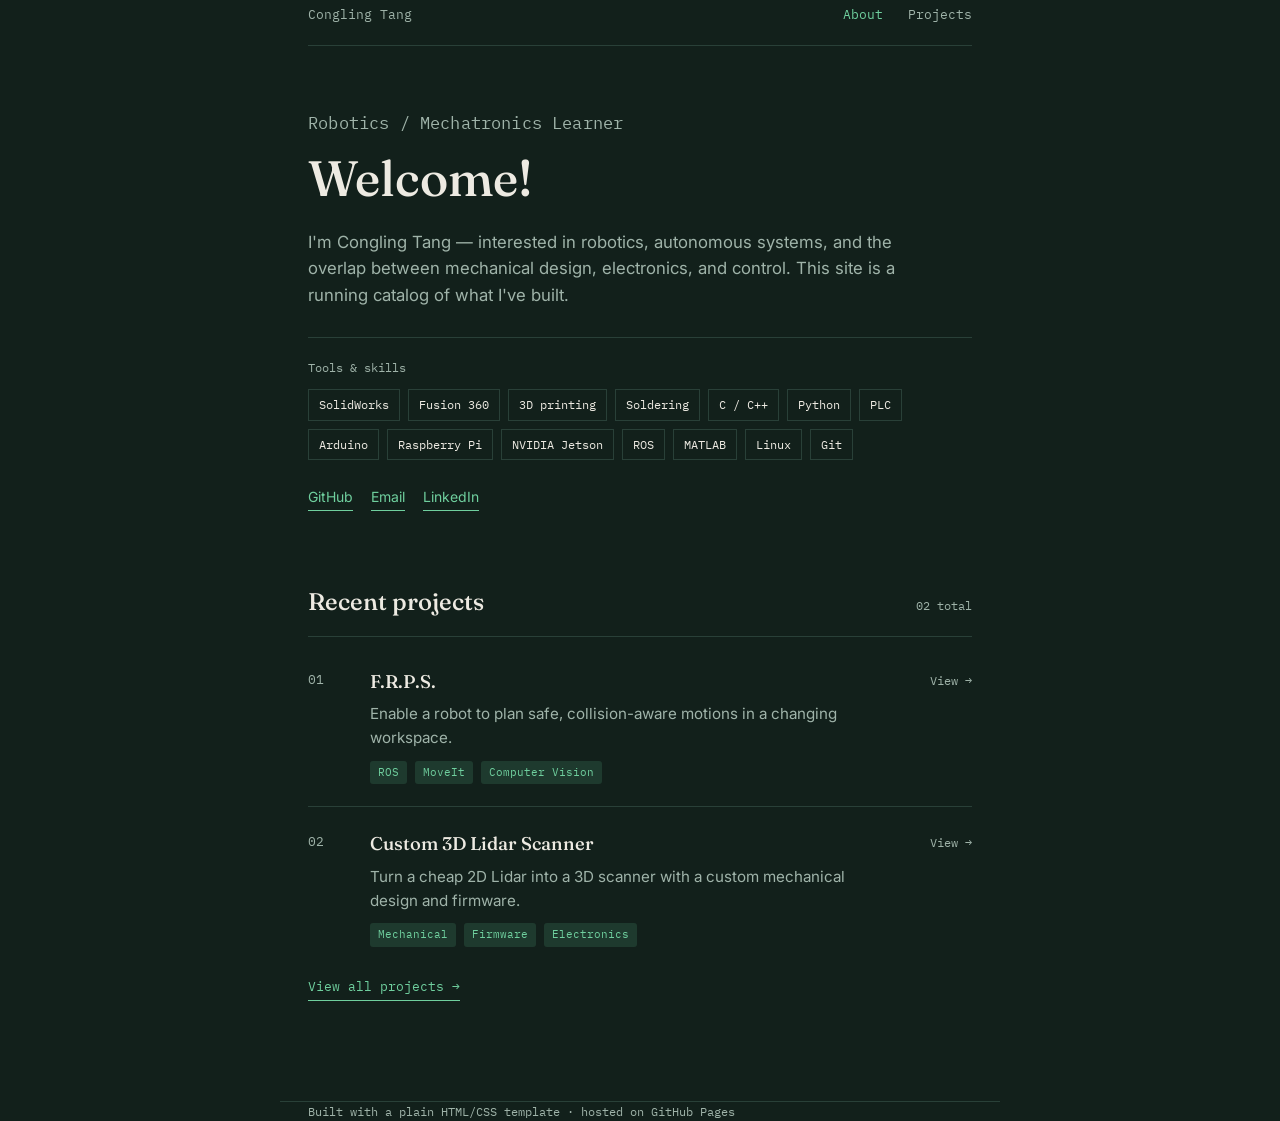
==== commit 1fdebc6e: "update website layout and template, update two most recents complete projects" ====
--- a/index.html
+++ b/index.html
@@ -71,6 +71,7 @@
       <span class="count" id="project-count"></span>
     </div>
     <div id="project-list"></div>
+    <div class="empty-note" id="empty-note" style="display:none;">Coming soon — project write-ups are in progress.</div>
     <a class="view-all" href="projects.html">View all projects →</a>
   </section>
 
@@ -83,33 +84,50 @@
 <script>
 
   /* ================================================================
-     PREVIEW PROJECTS — shown on the home page only.
-     Keep this to 2–3 of your best. The full list lives in projects.html
-     (edit that file's own array separately — the two are not linked).
+     HOME-PAGE PREVIEW — shows 2–3 of your best projects.
+     The full list is in projects.html (edit that file separately).
      ================================================================ */
-  // const projects = [
-  //   {
-  //     title: "Project One",
-  //     description: "A short, honest sentence about what this project does and why you built it.",
-  //     tags: ["Mechanical", "Firmware"],
-  //     url: "https://github.com/yourusername/project-one"
-  //   },
-  //   {
-  //     title: "Project Two",
-  //     description: "Another project. Keep descriptions to one line if you can.",
-  //     tags: ["Electronics", "Controls"],
-  //     url: "https://github.com/yourusername/project-two"
-  //   }
-  // ];
+  const projects = [
+  
+    // TO ADD A PROJECT: copy the block below, delete the "//" at the start of
+    // each line, and edit the text. "url" is the folder you made in project/
+    // (keep the trailing slash). Put a comma between projects.
+    //
+    // {
+    //   title: "Your Project Title",
+    //   description: "One plain sentence about what it is.",
+    //   tags: ["Mechanical", "Firmware"],
+    //   url: "project/your-folder-name/"
+    // },
+      {
+      title: "F.R.P.S.",
+      description: "Enable a robot to plan safe, collision-aware motions in a changing workspace.",
+       tags: ["ROS", "MoveIt", "Computer Vision"],
+       url: "project/FRPS/index.html"
+      },
+      {
+      title: "Custom 3D Lidar Scanner",
+      description: "Turn a cheap 2D Lidar into a 3D scanner with a custom mechanical design and firmware.",
+       tags: ["Mechanical", "Firmware", "Electronics"],
+       url: "project/3Dlidar/index.html"
+      },
+  ];
 
   const list = document.getElementById('project-list');
   const countEl = document.getElementById('project-count');
-  countEl.textContent = projects.length ? String(projects.length).padStart(2, '0') : '';
+  const emptyNote = document.getElementById('empty-note');
+
+  countEl.textContent = projects.length ? String(projects.length).padStart(2, '0') + ' total' : '';
+  if (!projects.length) emptyNote.style.display = 'block';
 
   projects.forEach((p, i) => {
     const el = p.url ? document.createElement('a') : document.createElement('div');
     el.className = 'project';
-    if (p.url) { el.href = p.url; el.target = '_blank'; el.rel = 'noopener'; }
+    if (p.url) {
+      el.href = p.url;
+      // Only external links (https://...) open in a new tab; your own project pages open in the same tab
+      if (/^https?:\/\//.test(p.url)) { el.target = '_blank'; el.rel = 'noopener'; }
+    }
     el.innerHTML = `
       <span class="index">${String(i + 1).padStart(2, '0')}</span>
       <div class="body">
@@ -124,4 +142,4 @@
 </script>
 
 </body>
-</html>
+</html>
--- a/style.css
+++ b/style.css
@@ -287,3 +287,230 @@
   .project .go{ display:none; }
   nav a{ margin-left: 12px; }
 }
+
+
+/* =====================================================================
+   PROJECT PAGES — styles for project/<name>/index.html
+   (title block, image/video, gallery, timeline, skills)
+   Uses the same colors defined at the top of this file.
+   ===================================================================== */
+
+/* ---------- Title block ---------- */
+.project-head{ padding: 48px 0 28px; }
+.back-link{
+  display:inline-block;
+  font-family:'IBM Plex Mono', monospace;
+  font-size: 12.5px;
+  color: var(--ink-soft);
+  text-decoration:none;
+  margin-bottom: 26px;
+}
+.back-link:hover{ color: var(--accent); }
+
+.project-head h1{
+  font-family:'Fraunces', serif;
+  font-weight: 500;
+  font-size: clamp(2rem, 5vw, 2.8rem);
+  line-height: 1.12;
+  margin: 0 0 14px;
+  max-width: 22ch;
+}
+.project-head .summary{
+  max-width: 60ch;
+  color: var(--ink-soft);
+  font-size: 1.05rem;
+  margin: 0 0 20px;
+}
+
+/* small facts row: status, date, role, links */
+.meta-row{
+  display:flex;
+  flex-wrap:wrap;
+  gap: 26px;
+  padding: 16px 0;
+  border-top: 1px solid var(--panel-line);
+  border-bottom: 1px solid var(--panel-line);
+}
+.meta-row div{
+  font-family:'IBM Plex Mono', monospace;
+  font-size: 11px;
+  color: var(--ink-soft);
+}
+.meta-row div span, .meta-row div a{
+  display:block;
+  margin-top: 3px;
+  font-size: 13px;
+  color: var(--ink);
+}
+.meta-row div a{ color: var(--accent); text-decoration:none; }
+.meta-row div a:hover{ text-decoration: underline; }
+
+/* ---------- Content sections ---------- */
+.p-section{ padding: 40px 0 8px; }
+.p-section h2{
+  font-family:'Fraunces', serif;
+  font-weight: 500;
+  font-size: 1.4rem;
+  margin: 0 0 14px;
+}
+.p-section p{
+  max-width: 62ch;
+  color: var(--ink-soft);
+  margin: 0 0 14px;
+}
+.p-section ul{
+  max-width: 62ch;
+  color: var(--ink-soft);
+  padding-left: 20px;
+  margin: 0 0 14px;
+}
+.p-section li{ margin-bottom: 6px; }
+
+/* ---------- Media: images, video, galleries ---------- */
+figure.media{ margin: 22px 0; }
+figure.media img,
+figure.media video{
+  display:block;
+  width: 100%;
+  height: auto;
+  border: 1px solid var(--panel-line);
+  background: var(--accent-soft);
+}
+figure.media figcaption{
+  font-family:'IBM Plex Mono', monospace;
+  font-size: 11.5px;
+  color: var(--ink-soft);
+  margin-top: 8px;
+}
+
+/* responsive embed for YouTube / Vimeo (keeps 16:9) */
+.embed{
+  position: relative;
+  width: 100%;
+  aspect-ratio: 16 / 9;
+  border: 1px solid var(--panel-line);
+  background: var(--accent-soft);
+}
+.embed iframe{
+  position:absolute; inset:0;
+  width:100%; height:100%;
+  border:0;
+}
+
+/* grid of images: 2 across on desktop, 1 on phones */
+.gallery{
+  display:grid;
+  grid-template-columns: repeat(2, 1fr);
+  gap: 14px;
+  margin: 22px 0;
+}
+.gallery figure{ margin:0; }
+.gallery img{
+  display:block;
+  width:100%;
+  aspect-ratio: 4 / 3;
+  object-fit: cover;
+  border: 1px solid var(--panel-line);
+  background: var(--accent-soft);
+}
+.gallery figcaption{
+  font-family:'IBM Plex Mono', monospace;
+  font-size: 11px;
+  color: var(--ink-soft);
+  margin-top: 6px;
+}
+
+/* placeholder box — shows where media goes until you add a real file */
+.slot{
+  display:flex;
+  align-items:center;
+  justify-content:center;
+  text-align:center;
+  padding: 20px;
+  min-height: 220px;
+  border: 1px dashed var(--panel-line);
+  background: var(--accent-soft);
+  color: var(--ink-soft);
+  font-family:'IBM Plex Mono', monospace;
+  font-size: 12px;
+}
+.gallery .slot{ min-height: 0; aspect-ratio: 4 / 3; }
+
+/* ---------- Related skills ---------- */
+.skill-chips{ display:flex; flex-wrap:wrap; gap: 8px; margin-top: 6px; }
+.skill-chips span{
+  font-family:'IBM Plex Mono', monospace;
+  font-size: 12px;
+  padding: 5px 10px;
+  border: 1px solid var(--panel-line);
+  color: var(--ink);
+}
+
+/* ---------- Timeline ---------- */
+.timeline{
+  position: relative;
+  margin: 22px 0 8px;
+  padding-left: 26px;
+}
+.timeline::before{
+  content:"";
+  position:absolute;
+  left: 5px; top: 6px; bottom: 6px;
+  width: 1px;
+  background: var(--panel-line);
+}
+.tl-item{
+  position: relative;
+  padding-bottom: 26px;
+}
+.tl-item:last-child{ padding-bottom: 0; }
+.tl-item::before{
+  content:"";
+  position:absolute;
+  left: -26px; top: 6px;
+  width: 11px; height: 11px;
+  border-radius: 50%;
+  background: var(--bg);
+  border: 2px solid var(--accent);
+}
+.tl-item.done::before{ background: var(--accent); }
+
+.tl-date{
+  font-family:'IBM Plex Mono', monospace;
+  font-size: 11.5px;
+  color: var(--accent);
+}
+.tl-item h3{
+  font-family:'Fraunces', serif;
+  font-weight: 500;
+  font-size: 1.05rem;
+  margin: 2px 0 4px;
+}
+.tl-item p{
+  margin: 0;
+  max-width: 58ch;
+  color: var(--ink-soft);
+  font-size: 0.95rem;
+}
+
+/* ---------- Prev / next project ---------- */
+.project-nav{
+  display:flex;
+  justify-content: space-between;
+  gap: 16px;
+  margin: 56px 0 90px;
+  padding-top: 20px;
+  border-top: 1px solid var(--panel-line);
+}
+.project-nav a{
+  font-family:'IBM Plex Mono', monospace;
+  font-size: 13px;
+  text-decoration:none;
+  color: var(--ink-soft);
+}
+.project-nav a:hover{ color: var(--accent); }
+
+@media (max-width: 520px){
+  .gallery{ grid-template-columns: 1fr; }
+  .meta-row{ gap: 18px; }
+}
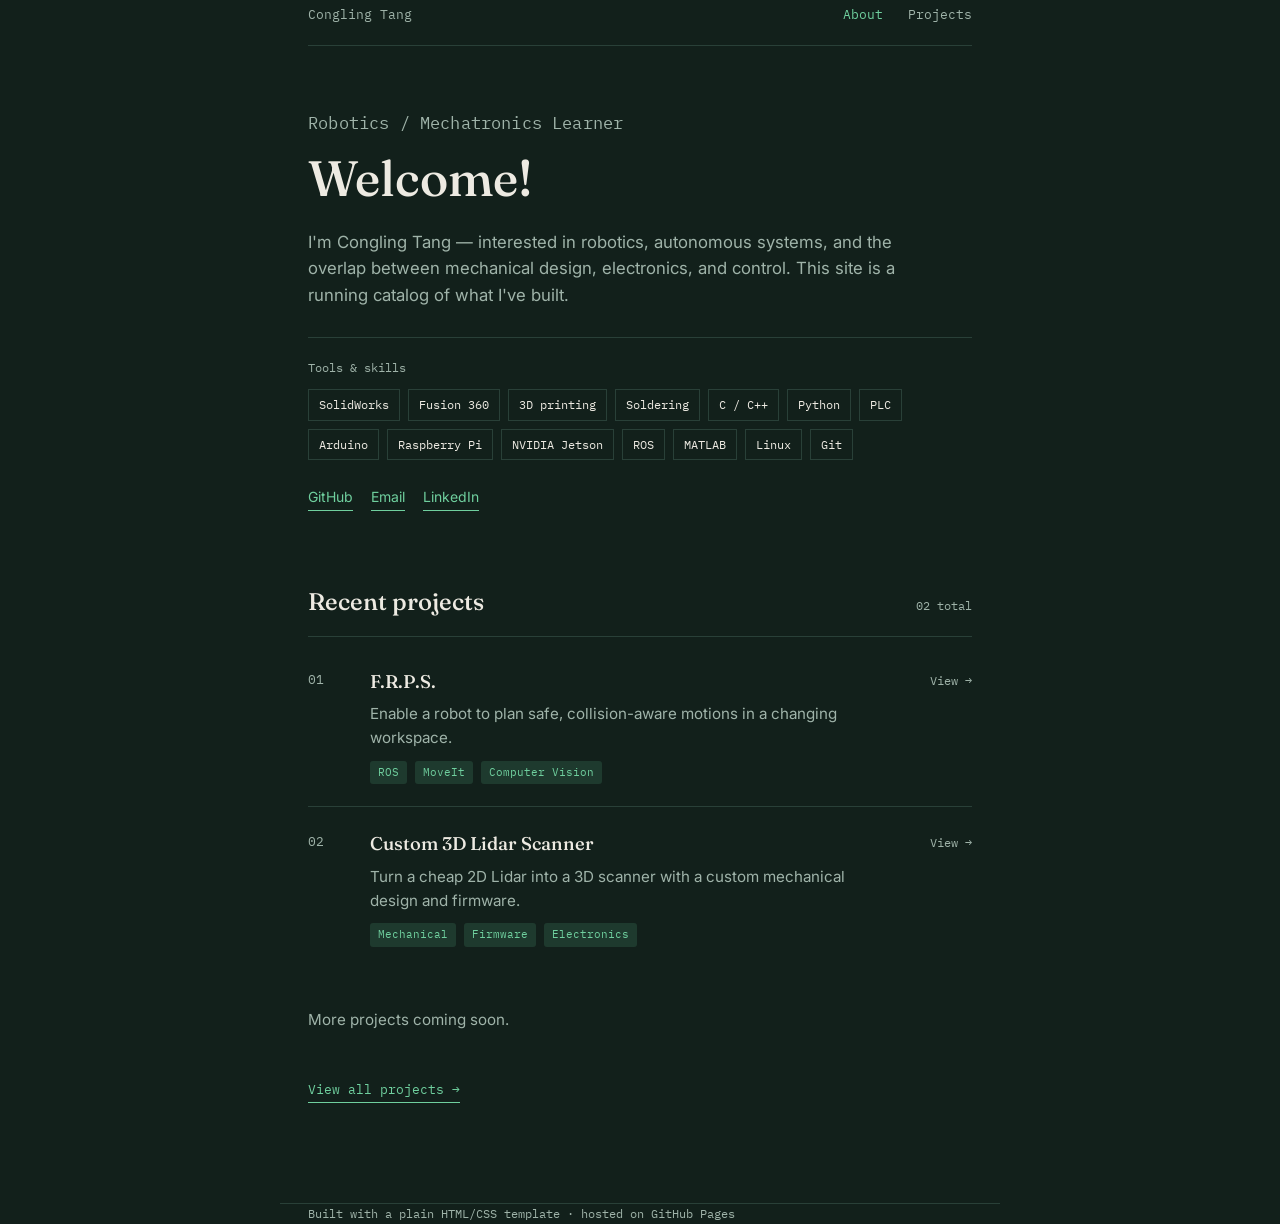
==== commit 1f4cc10d: "fix 404 issue" ====
--- a/index.html
+++ b/index.html
@@ -72,6 +72,7 @@
     </div>
     <div id="project-list"></div>
     <div class="empty-note" id="empty-note" style="display:none;">Coming soon — project write-ups are in progress.</div>
+    <p class="empty-note" id="more-note" style="display:none;">More projects coming soon.</p>
     <a class="view-all" href="projects.html">View all projects →</a>
   </section>
 
@@ -90,26 +91,26 @@
   const projects = [
   
     // TO ADD A PROJECT: copy the block below, delete the "//" at the start of
-    // each line, and edit the text. "url" is the folder you made in project/
+    // each line, and edit the text. "url" is the folder you made in Project/
     // (keep the trailing slash). Put a comma between projects.
     //
     // {
     //   title: "Your Project Title",
     //   description: "One plain sentence about what it is.",
     //   tags: ["Mechanical", "Firmware"],
-    //   url: "project/your-folder-name/"
+    //   url: "Project/your-folder-name/"
     // },
       {
       title: "F.R.P.S.",
       description: "Enable a robot to plan safe, collision-aware motions in a changing workspace.",
        tags: ["ROS", "MoveIt", "Computer Vision"],
-       url: "project/FRPS/index.html"
+       url: "Project/FRPS/index.html"
       },
       {
       title: "Custom 3D Lidar Scanner",
       description: "Turn a cheap 2D Lidar into a 3D scanner with a custom mechanical design and firmware.",
        tags: ["Mechanical", "Firmware", "Electronics"],
-       url: "project/3Dlidar/index.html"
+       url: "Project/3Dlidar/index.html"
       },
   ];
 
@@ -119,6 +120,7 @@
 
   countEl.textContent = projects.length ? String(projects.length).padStart(2, '0') + ' total' : '';
   if (!projects.length) emptyNote.style.display = 'block';
+  if (projects.length) document.getElementById('more-note').style.display = 'block';
 
   projects.forEach((p, i) => {
     const el = p.url ? document.createElement('a') : document.createElement('div');
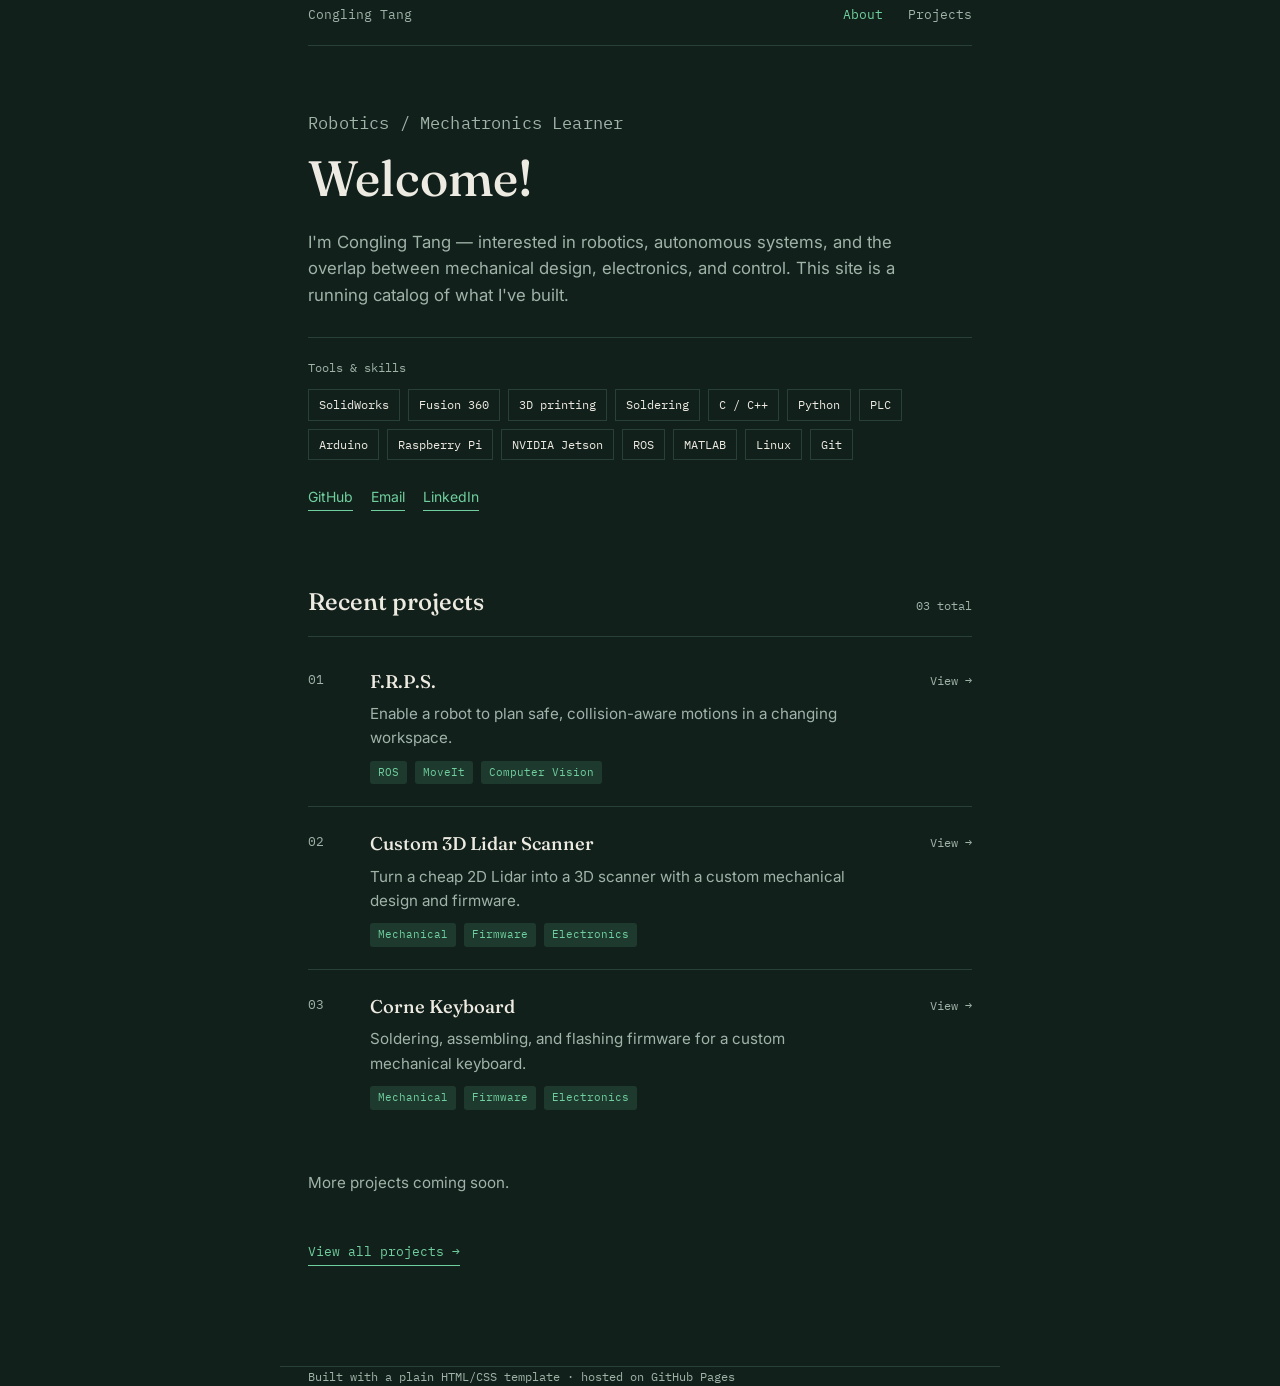
==== commit 9a47fafc: "add one more project to the website" ====
--- a/index.html
+++ b/index.html
@@ -112,6 +112,12 @@
        tags: ["Mechanical", "Firmware", "Electronics"],
        url: "Project/3Dlidar/index.html"
       },
+      {
+      title: "Corne Keyboard",
+      description: "Soldering, assembling, and flashing firmware for a custom mechanical keyboard.",
+       tags: ["Mechanical", "Firmware", "Electronics"],
+       url: "Project/CorneKeyboard/index.html"
+      },
   ];
 
   const list = document.getElementById('project-list');
